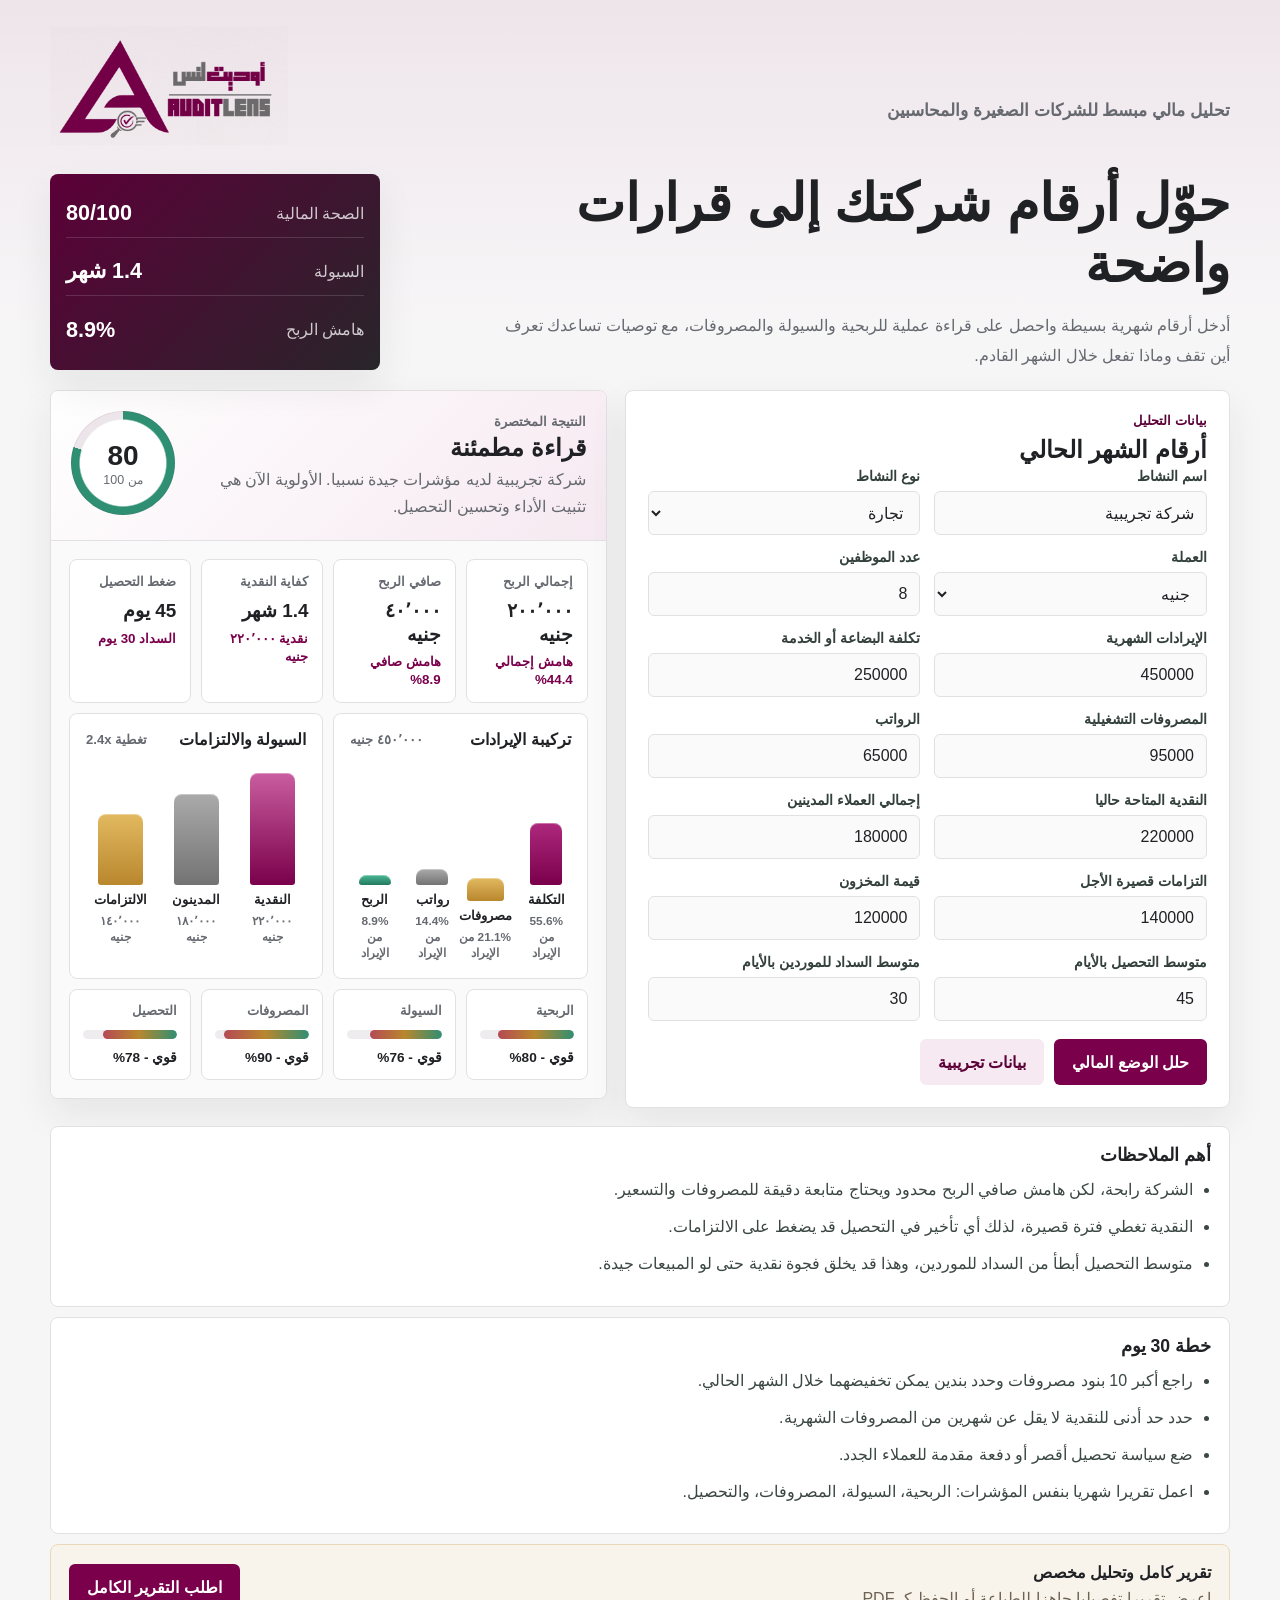
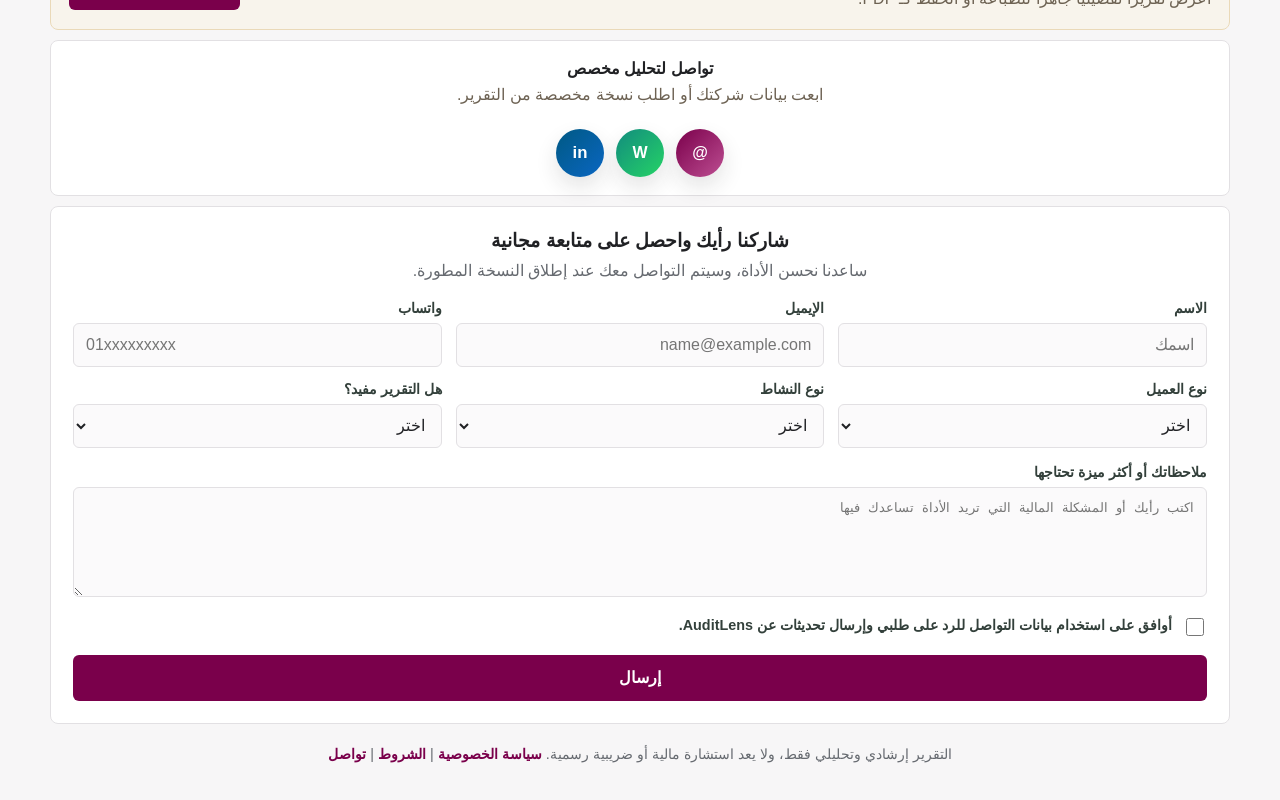
==== index.html @ 71b5374e "Restore all files with correct names and structure - index.html: main application page - styles.css:" ====
<!doctype html>
<html lang="ar" dir="rtl">
  <head>
    <meta charset="UTF-8" />
    <meta name="viewport" content="width=device-width, initial-scale=1.0" />
    <title>AuditLens</title>
    <link rel="stylesheet" href="styles.css" />
  </head>
  <body>
    <main class="app-shell">
      <header class="topbar">
        <a class="brand" href="#" aria-label="AuditLens home" dir="ltr">
          <img src="assets/auditlens-logo.png" alt="AuditLens" />
        </a>
        <div class="site-intro">
          <p>تحليل مالي مبسط للشركات الصغيرة والمحاسبين</p>
        </div>
      </header>

      <section class="hero">
        <div class="hero-copy">
          <h1>حوّل أرقام شركتك إلى قرارات واضحة</h1>
          <p class="lead">
            أدخل أرقام شهرية بسيطة واحصل على قراءة عملية للربحية والسيولة والمصروفات، مع توصيات تساعدك تعرف أين تقف وماذا تفعل خلال الشهر القادم.
          </p>
        </div>
        <div class="hero-snapshot interactive-card" aria-label="ملخص مؤشرات مالية">
          <div>
            <span>الصحة المالية</span>
            <strong id="heroScore">--</strong>
          </div>
          <div>
            <span>السيولة</span>
            <strong id="heroRunway">--</strong>
          </div>
          <div>
            <span>هامش الربح</span>
            <strong id="heroMargin">--</strong>
          </div>
        </div>
      </section>

      <section class="workspace">
        <form id="financeForm" class="input-panel interactive-card">
          <div class="section-heading">
            <p class="eyebrow">بيانات التحليل</p>
            <h2>أرقام الشهر الحالي</h2>
          </div>

          <div class="field-grid">
            <label>
              <span>اسم النشاط</span>
              <input name="businessName" type="text" value="شركة تجريبية" />
            </label>

            <label>
              <span>نوع النشاط</span>
              <select name="businessType">
                <option>تجارة</option>
                <option>خدمات</option>
                <option>تصنيع</option>
                <option>مطعم أو كافيه</option>
                <option>عيادة</option>
                <option>مقاولات</option>
                <option>أخرى</option>
              </select>
            </label>

            <label>
              <span>العملة</span>
              <select name="currency">
                <option value="جنيه">جنيه</option>
                <option value="ريال">ريال</option>
                <option value="درهم">درهم</option>
                <option value="دولار">دولار</option>
              </select>
            </label>

            <label>
              <span>عدد الموظفين</span>
              <input name="employees" type="number" min="0" value="8" />
            </label>

            <label>
              <span>الإيرادات الشهرية</span>
              <input name="revenue" type="number" min="0" value="450000" />
            </label>

            <label>
              <span>تكلفة البضاعة أو الخدمة</span>
              <input name="cost" type="number" min="0" value="250000" />
            </label>

            <label>
              <span>المصروفات التشغيلية</span>
              <input name="expenses" type="number" min="0" value="95000" />
            </label>

            <label>
              <span>الرواتب</span>
              <input name="salaries" type="number" min="0" value="65000" />
            </label>

            <label>
              <span>النقدية المتاحة حاليا</span>
              <input name="cash" type="number" min="0" value="220000" />
            </label>

            <label>
              <span>إجمالي العملاء المدينين</span>
              <input name="receivables" type="number" min="0" value="180000" />
            </label>

            <label>
              <span>التزامات قصيرة الأجل</span>
              <input name="payables" type="number" min="0" value="140000" />
            </label>

            <label>
              <span>قيمة المخزون</span>
              <input name="inventory" type="number" min="0" value="120000" />
            </label>

            <label>
              <span>متوسط التحصيل بالأيام</span>
              <input name="collectionDays" type="number" min="0" value="45" />
            </label>

            <label>
              <span>متوسط السداد للموردين بالأيام</span>
              <input name="paymentDays" type="number" min="0" value="30" />
            </label>
          </div>

          <div class="actions">
            <button type="submit">حلل الوضع المالي</button>
            <button type="button" id="resetDemo" class="ghost">بيانات تجريبية</button>
          </div>
        </form>

        <section class="result-panel" aria-live="polite">
          <div class="score-band">
            <div>
              <p class="eyebrow">النتيجة المختصرة</p>
              <h2 id="statusTitle">جاهز للتحليل</h2>
              <p id="statusText">اضغط على زر التحليل لعرض صحة الشركة المالية والتوصيات.</p>
            </div>
            <div class="score-ring interactive-card" title="مؤشر القراءة العام">
              <span id="scoreValue">--</span>
              <small>من 100</small>
            </div>
          </div>

          <div class="dashboard">
            <div class="kpi-grid">
              <article class="kpi-card interactive-card">
                <span>إجمالي الربح</span>
                <strong id="grossProfitValue">--</strong>
                <small id="grossMarginValue">--</small>
              </article>
              <article class="kpi-card interactive-card">
                <span>صافي الربح</span>
                <strong id="netProfitValue">--</strong>
                <small id="netMarginValue">--</small>
              </article>
              <article class="kpi-card interactive-card">
                <span>كفاية النقدية</span>
                <strong id="runwayValue">--</strong>
                <small id="cashValue">--</small>
              </article>
              <article class="kpi-card interactive-card">
                <span>ضغط التحصيل</span>
                <strong id="collectionValue">--</strong>
                <small id="paymentValue">--</small>
              </article>
            </div>

            <div class="chart-grid">
              <article class="chart-card interactive-card">
                <div class="chart-title">
                  <h3>تركيبة الإيرادات</h3>
                  <span id="revenueTotal">--</span>
                </div>
                <div class="column-chart revenue-columns" aria-label="تركيبة الإيرادات">
                  <span class="chart-column">
                    <b id="costBar" class="bar-cost"></b>
                    <em>التكلفة</em>
                    <small id="costLabel">--</small>
                  </span>
                  <span class="chart-column">
                    <b id="expenseBar" class="bar-expense"></b>
                    <em>مصروفات</em>
                    <small id="expenseLabel">--</small>
                  </span>
                  <span class="chart-column">
                    <b id="salaryBar" class="bar-salary"></b>
                    <em>رواتب</em>
                    <small id="salaryLabel">--</small>
                  </span>
                  <span class="chart-column">
                    <b id="profitBar" class="bar-profit"></b>
                    <em>الربح</em>
                    <small id="profitLabel">--</small>
                  </span>
                </div>
              </article>

              <article class="chart-card interactive-card">
                <div class="chart-title">
                  <h3>السيولة والالتزامات</h3>
                  <span id="liquidityRatio">--</span>
                </div>
                <div class="column-chart liquidity-columns">
                  <div class="chart-column">
                    <b id="cashBar"></b>
                    <span>النقدية</span>
                    <strong id="cashLabel">--</strong>
                  </div>
                  <div class="chart-column">
                    <b id="receivablesBar"></b>
                    <span>المدينون</span>
                    <strong id="receivablesLabel">--</strong>
                  </div>
                  <div class="chart-column">
                    <b id="payablesBar"></b>
                    <span>الالتزامات</span>
                    <strong id="payablesLabel">--</strong>
                  </div>
                </div>
              </article>
            </div>

            <div class="health-grid">
              <article class="interactive-card">
                <span>الربحية</span>
                <b><i id="profitabilityMeter"></i></b>
                <strong id="profitabilityLabel">--</strong>
              </article>
              <article class="interactive-card">
                <span>السيولة</span>
                <b><i id="liquidityMeter"></i></b>
                <strong id="liquidityLabel">--</strong>
              </article>
              <article class="interactive-card">
                <span>المصروفات</span>
                <b><i id="expensesMeter"></i></b>
                <strong id="expensesLabel">--</strong>
              </article>
              <article class="interactive-card">
                <span>التحصيل</span>
                <b><i id="collectionMeter"></i></b>
                <strong id="collectionLabel">--</strong>
              </article>
            </div>
          </div>

        </section>

        <section class="report-notes">
          <div class="insight-block interactive-card">
            <h3>أهم الملاحظات</h3>
            <ul id="insights">
              <li>سيظهر هنا ملخص المخاطر والفرص بعد التحليل.</li>
            </ul>
          </div>

          <div class="insight-block interactive-card">
            <h3>خطة 30 يوم</h3>
            <ul id="actionsList">
              <li>سيظهر هنا أول إجراء عملي مناسب للأرقام المدخلة.</li>
            </ul>
          </div>

          <div class="cta-strip interactive-card">
            <div>
              <strong>تقرير كامل وتحليل مخصص</strong>
              <span>اعرض تقريرا تفصيليا جاهزا للطباعة أو الحفظ كـ PDF.</span>
            </div>
            <button type="button" id="openReport">اطلب التقرير الكامل</button>
          </div>

          <div class="contact-strip interactive-card">
            <div>
              <strong>تواصل لتحليل مخصص</strong>
              <span>ابعت بيانات شركتك أو اطلب نسخة مخصصة من التقرير.</span>
            </div>
            <nav class="contact-icons" aria-label="وسائل التواصل">
              <a class="mail" href="mailto:mahmoud.mamdouh2270@gmail.com" aria-label="Email" data-tip="mahmoud.mamdouh2270@gmail.com">
                <span>@</span>
              </a>
              <a class="whatsapp" href="https://wa.me/201148889091" target="_blank" rel="noreferrer" aria-label="WhatsApp" data-tip="01148889091">
                <span>W</span>
              </a>
              <a class="linkedin" href="https://www.linkedin.com/in/mahmoud-mamdouh2270/" target="_blank" rel="noreferrer" aria-label="LinkedIn" data-tip="linkedin.com/in/mahmoud-mamdouh2270">
                <span>in</span>
              </a>
            </nav>
          </div>

          <form
            class="feedback-form interactive-card"
            name="auditlens-feedback"
            method="POST"
            data-netlify="true"
            netlify-honeypot="bot-field"
            action="thanks.html"
          >
            <input type="hidden" name="form-name" value="auditlens-feedback" />
            <p class="hidden-field">
              <label>لا تملأ هذا الحقل <input name="bot-field" /></label>
            </p>
            <div class="feedback-head">
              <strong>شاركنا رأيك واحصل على متابعة مجانية</strong>
              <span>ساعدنا نحسن الأداة، وسيتم التواصل معك عند إطلاق النسخة المطورة.</span>
            </div>
            <div class="feedback-grid">
              <label>
                <span>الاسم</span>
                <input name="name" type="text" placeholder="اسمك" required />
              </label>
              <label>
                <span>الإيميل</span>
                <input name="email" type="email" placeholder="name@example.com" required />
              </label>
              <label>
                <span>واتساب</span>
                <input name="whatsapp" type="tel" placeholder="01xxxxxxxxx" />
              </label>
              <label>
                <span>نوع العميل</span>
                <select name="customerType" required>
                  <option value="">اختر</option>
                  <option>صاحب شركة</option>
                  <option>محاسب مستقل</option>
                  <option>مكتب محاسبة</option>
                  <option>طالب/باحث</option>
                  <option>أخرى</option>
                </select>
              </label>
              <label>
                <span>نوع النشاط</span>
                <select name="businessType">
                  <option value="">اختر</option>
                  <option>تجارة</option>
                  <option>خدمات</option>
                  <option>تصنيع</option>
                  <option>مطعم أو كافيه</option>
                  <option>عيادة</option>
                  <option>مقاولات</option>
                  <option>أخرى</option>
                </select>
              </label>
              <label>
                <span>هل التقرير مفيد؟</span>
                <select name="usefulness" required>
                  <option value="">اختر</option>
                  <option>مفيد جدا</option>
                  <option>مفيد لكن يحتاج تطوير</option>
                  <option>غير واضح</option>
                </select>
              </label>
            </div>
            <label class="full-field">
              <span>ملاحظاتك أو أكثر ميزة تحتاجها</span>
              <textarea name="feedback" rows="4" placeholder="اكتب رأيك أو المشكلة المالية التي تريد الأداة تساعدك فيها"></textarea>
            </label>
            <label class="consent-field">
              <input name="consent" type="checkbox" required />
              <span>أوافق على استخدام بيانات التواصل للرد على طلبي وإرسال تحديثات عن AuditLens.</span>
            </label>
            <button type="submit">إرسال</button>
          </form>
        </section>
      </section>

      <footer>
        <p>
          التقرير إرشادي وتحليلي فقط، ولا يعد استشارة مالية أو ضريبية رسمية.
          <a href="privacy.html">سياسة الخصوصية</a>
          <span> | </span>
          <a href="terms.html">الشروط</a>
          <span> | </span>
          <a href="mailto:mahmoud.mamdouh2270@gmail.com">تواصل</a>
        </p>
      </footer>
    </main>

    <div class="modal" id="reportModal" aria-hidden="true">
      <div class="modal-panel" role="dialog" aria-modal="true" aria-labelledby="reportTitle">
        <img class="print-logo" src="assets/auditlens-logo-transparent.png" alt="AuditLens" />
        <div class="modal-head">
          <div>
            <p class="eyebrow">AuditLens Report</p>
            <h2 id="reportTitle">التقرير المالي الكامل</h2>
          </div>
          <button type="button" id="closeReport" class="ghost">إغلاق</button>
        </div>
        <div class="report-body" id="fullReport"></div>
        <div class="modal-actions">
          <button type="button" id="printReport">طباعة / حفظ PDF</button>
        </div>
      </div>
    </div>

    <script src="script.js"></script>
  </body>
</html>
---- styles.css ----
:root {
  --ink: #202124;
  --muted: #666a70;
  --line: #e2e0e3;
  --surface: #fbfafb;
  --panel: #ffffff;
  --accent: #7a004b;
  --accent-strong: #5c0038;
  --accent-soft: #f6e9f1;
  --slate: #737373;
  --gold: #b9872d;
  --rose: #b44955;
  --blue: #496f8f;
  --shadow: 0 16px 38px rgba(32, 33, 36, 0.08);
}

* {
  box-sizing: border-box;
}

body {
  margin: 0;
  font-family: Tahoma, Arial, sans-serif;
  color: var(--ink);
  background:
    linear-gradient(180deg, rgba(122, 0, 75, 0.07), transparent 330px),
    #f7f6f7;
}

button,
input,
select {
  font: inherit;
}

.app-shell {
  width: min(1180px, calc(100% - 32px));
  margin: 0 auto;
  padding: 18px 0 24px;
}

.topbar {
  direction: ltr;
  display: flex;
  justify-content: space-between;
  align-items: flex-start;
  gap: 18px;
  min-height: 94px;
  padding: 8px 0 16px;
}

.brand {
  display: inline-flex;
  align-items: center;
  color: var(--ink);
  text-decoration: none;
}

.brand img {
  display: block;
  width: 238px;
  height: auto;
  mix-blend-mode: multiply;
}

.site-intro {
  direction: rtl;
  display: grid;
  justify-items: end;
  text-align: right;
  gap: 6px;
  padding-top: 74px;
}

.site-intro strong {
  color: var(--accent);
  font: 900 1.45rem/1 Arial, sans-serif;
  letter-spacing: 0;
}

.site-intro p {
  margin: 0;
  color: var(--muted);
  font-size: 1.08rem;
  font-weight: 700;
}

.hero {
  display: grid;
  grid-template-columns: minmax(0, 1fr) 330px;
  align-items: center;
  gap: 28px;
  min-height: 220px;
  padding: 12px 0 20px;
}

.eyebrow {
  margin: 0 0 8px;
  color: var(--accent-strong);
  font-size: 0.84rem;
  font-weight: 700;
}

h1,
h2,
h3,
p {
  margin-top: 0;
}

h1 {
  max-width: 720px;
  margin-bottom: 14px;
  font-size: clamp(2rem, 4.2vw, 3.25rem);
  line-height: 1.18;
  letter-spacing: 0;
}

.lead {
  max-width: 740px;
  margin-bottom: 0;
  color: var(--muted);
  font-size: 1.02rem;
  line-height: 1.85;
}

.hero-snapshot {
  display: grid;
  gap: 10px;
  padding: 16px;
  background: linear-gradient(135deg, var(--accent-strong), #28252a);
  color: white;
  border-radius: 8px;
  box-shadow: var(--shadow);
}

.hero-snapshot div {
  display: flex;
  justify-content: space-between;
  align-items: center;
  min-height: 48px;
  border-bottom: 1px solid rgba(255, 255, 255, 0.14);
}

.hero-snapshot div:last-child {
  border-bottom: 0;
}

.hero-snapshot span {
  color: rgba(255, 255, 255, 0.76);
}

.hero-snapshot strong {
  font-size: 1.35rem;
}

.workspace {
  display: grid;
  grid-template-columns: minmax(0, 1fr) minmax(390px, 0.92fr);
  gap: 18px;
  align-items: start;
}

.workspace > .report-notes {
  grid-column: 1 / -1;
}

.input-panel,
.result-panel {
  background: var(--panel);
  border: 1px solid var(--line);
  border-radius: 8px;
  box-shadow: var(--shadow);
}

.input-panel {
  padding: 22px;
}

.section-heading h2,
.score-band h2 {
  margin-bottom: 4px;
  font-size: 1.5rem;
}

.field-grid {
  display: grid;
  grid-template-columns: repeat(2, minmax(0, 1fr));
  gap: 14px;
}

label {
  display: grid;
  gap: 7px;
  min-width: 0;
}

label span {
  color: #33403b;
  font-size: 0.9rem;
  font-weight: 700;
}

input,
select {
  width: 100%;
  min-height: 44px;
  border: 1px solid var(--line);
  border-radius: 6px;
  padding: 0 12px;
  color: var(--ink);
  background: var(--surface);
}

input:focus,
select:focus {
  outline: 3px solid rgba(122, 0, 75, 0.14);
  border-color: var(--accent);
}

.actions {
  display: flex;
  gap: 10px;
  margin-top: 18px;
}

button {
  min-height: 46px;
  border: 0;
  border-radius: 6px;
  padding: 0 18px;
  color: white;
  background: var(--accent);
  font-weight: 800;
  cursor: pointer;
  display: inline-flex;
  align-items: center;
  justify-content: center;
  white-space: nowrap;
}

button:hover {
  background: var(--accent-strong);
}

button.ghost {
  color: var(--accent-strong);
  background: var(--accent-soft);
}

.result-panel {
  overflow: hidden;
}

.score-band {
  display: flex;
  justify-content: space-between;
  gap: 18px;
  padding: 20px;
  background: linear-gradient(135deg, #ffffff, var(--accent-soft));
  border-bottom: 1px solid var(--line);
}

.score-band p {
  color: var(--muted);
  line-height: 1.7;
  margin-bottom: 0;
}

.score-ring {
  width: 104px;
  height: 104px;
  flex: 0 0 auto;
  border: 0;
  border-radius: 999px;
  display: grid;
  place-items: center;
  align-content: center;
  background:
    radial-gradient(circle at center, white 58%, transparent 60%),
    conic-gradient(var(--accent) calc(var(--score, 0) * 1%), #ece6ea 0);
  box-shadow: inset 0 0 0 1px rgba(122, 0, 75, 0.08);
  cursor: pointer;
}

.score-ring span {
  font-size: 1.75rem;
  font-weight: 900;
}

.score-ring small {
  color: var(--muted);
  font-size: 0.78rem;
}

.dashboard {
  padding: 18px;
  background: #fbfafb;
}

.interactive-card {
  position: relative;
  transform: translateY(0);
  transition:
    transform 180ms ease,
    box-shadow 180ms ease,
    border-color 180ms ease,
    background 180ms ease;
}

.interactive-card:hover,
.interactive-card.is-pinned {
  transform: translateY(-6px);
  border-color: rgba(122, 0, 75, 0.32);
  box-shadow: 0 18px 34px rgba(122, 0, 75, 0.13);
}

.interactive-card:hover::after,
.interactive-card.is-pinned::after {
  opacity: 1;
}

.interactive-card::after {
  content: "";
  position: absolute;
  inset: 0;
  pointer-events: none;
  border-radius: inherit;
  background: linear-gradient(135deg, rgba(122, 0, 75, 0.06), rgba(185, 135, 45, 0.05));
  opacity: 0;
  transition: opacity 180ms ease;
}

.kpi-grid {
  display: grid;
  grid-template-columns: repeat(4, minmax(0, 1fr));
  gap: 10px;
}

.kpi-card {
  min-height: 108px;
  padding: 14px;
  background: white;
  border: 1px solid var(--line);
  border-radius: 8px;
  cursor: pointer;
}

.kpi-card span,
.chart-title span,
.health-grid span {
  display: block;
  color: var(--muted);
  font-size: 0.82rem;
  font-weight: 700;
}

.kpi-card strong {
  display: block;
  margin: 10px 0 6px;
  font-size: 1.18rem;
  line-height: 1.25;
}

.kpi-card small {
  color: var(--accent);
  font-weight: 800;
}

.chart-grid {
  display: grid;
  grid-template-columns: 1fr 1fr;
  gap: 10px;
  margin-top: 10px;
}

.chart-card {
  min-height: 220px;
  padding: 16px;
  background: white;
  border: 1px solid var(--line);
  border-radius: 8px;
}

.chart-title {
  display: flex;
  justify-content: space-between;
  gap: 12px;
  align-items: center;
  margin-bottom: 16px;
}

.chart-title h3 {
  margin: 0;
  font-size: 1rem;
}

.column-chart {
  display: grid;
  grid-template-columns: repeat(4, minmax(0, 1fr));
  gap: 12px;
  align-items: end;
  min-height: 174px;
  padding: 8px 2px 0;
}

.liquidity-columns {
  grid-template-columns: repeat(3, minmax(0, 1fr));
}

.chart-column {
  min-width: 0;
  display: grid;
  grid-template-rows: 112px auto auto;
  justify-items: center;
  gap: 7px;
  color: var(--muted);
  text-align: center;
  cursor: pointer;
}

.chart-column b {
  width: min(46px, 70%);
  align-self: end;
  height: 8%;
  min-height: 10px;
  border-radius: 8px 8px 3px 3px;
  background: linear-gradient(180deg, #c95d9f, #7a004b);
  box-shadow: inset 0 1px 0 rgba(255, 255, 255, 0.35);
  transition:
    height 240ms ease,
    filter 180ms ease,
    transform 180ms ease;
}

.chart-column:hover b,
.chart-column:focus-within b,
.chart-card.is-pinned .chart-column b {
  filter: saturate(1.18) brightness(1.04);
  transform: scaleX(1.08);
}

.chart-column em,
.chart-column span {
  font-style: normal;
  color: var(--ink);
  font-size: 0.82rem;
  font-weight: 800;
}

.chart-column small,
.chart-column strong {
  color: var(--muted);
  font-size: 0.74rem;
  font-weight: 700;
  line-height: 1.35;
}

.bar-cost {
  background: linear-gradient(180deg, #ad287d, #7a004b) !important;
}

.bar-expense {
  background: linear-gradient(180deg, #e2b960, #b9872d) !important;
}

.bar-salary {
  background: linear-gradient(180deg, #aaa, #737373) !important;
}

.bar-profit {
  background: linear-gradient(180deg, #4bb894, #23795f) !important;
}

#cashBar {
  background: linear-gradient(180deg, #c95d9f, #7a004b);
}

#receivablesBar {
  background: linear-gradient(180deg, #aaa, #737373);
}

#payablesBar {
  background: linear-gradient(180deg, #e2b960, #b9872d);
}

.health-grid {
  display: grid;
  grid-template-columns: repeat(4, minmax(0, 1fr));
  gap: 10px;
  margin-top: 10px;
}

.health-grid article {
  min-height: 86px;
  padding: 13px;
  background: white;
  border: 1px solid var(--line);
  border-radius: 8px;
  cursor: pointer;
}

.health-grid b {
  display: block;
  height: 9px;
  margin: 12px 0 9px;
  overflow: hidden;
  border-radius: 999px;
  background: #eeecef;
}

.health-grid i {
  display: block;
  height: 100%;
  width: 0%;
  border-radius: inherit;
  background: linear-gradient(90deg, #b44955 0%, #b9872d 48%, #2f8f73 100%);
  transition: width 220ms ease;
}

.health-grid strong {
  font-size: 0.85rem;
  color: var(--ink);
}

.insight-block {
  padding: 18px;
  background: white;
  border: 1px solid var(--line);
  border-radius: 8px;
  cursor: pointer;
}

.insight-block h3 {
  margin-bottom: 10px;
  font-size: 1.1rem;
}

ul {
  padding: 0 18px 0 0;
  margin: 0;
}

li {
  margin-bottom: 10px;
  line-height: 1.7;
  color: #3b4742;
}

.report-notes {
  display: grid;
  grid-template-columns: 1fr;
  gap: 10px;
  padding: 0;
}

.cta-strip,
.contact-strip {
  display: flex;
  justify-content: space-between;
  gap: 16px;
  align-items: center;
  margin: 0;
  padding: 18px;
  background: #f8f4ec;
  border: 1px solid #ead9b8;
  border-radius: 8px;
  cursor: pointer;
}

.contact-strip {
  display: flex;
  flex-direction: column;
  justify-content: center;
  align-items: center;
  text-align: center;
  background: white;
  border-color: var(--line);
}

.contact-strip > div {
  width: min(560px, 100%);
  text-align: center;
}

.cta-strip strong,
.cta-strip span,
.contact-strip strong,
.contact-strip span {
  display: block;
}

.cta-strip span,
.contact-strip span {
  color: #6d6253;
  margin-top: 5px;
  line-height: 1.5;
}

.contact-icons {
  display: flex;
  flex-wrap: wrap;
  justify-content: center;
  align-items: center;
  width: min(360px, 100%);
  gap: 12px;
  margin: 6px auto 0;
}

.contact-icons a {
  position: relative;
  width: 48px;
  height: 48px;
  display: inline-flex;
  align-items: center;
  justify-content: center;
  border-radius: 999px;
  color: white;
  font-weight: 900;
  text-decoration: none;
  box-shadow: 0 10px 22px rgba(32, 33, 36, 0.12);
  transform: translateY(0);
  transition: transform 180ms ease, box-shadow 180ms ease, filter 180ms ease;
}

.contact-icons a:hover,
.contact-icons a:focus {
  transform: translateY(-5px);
  box-shadow: 0 16px 28px rgba(32, 33, 36, 0.18);
  filter: saturate(1.14) brightness(1.04);
}

.contact-icons a:active {
  transform: translateY(-2px) scale(0.97);
}

.contact-icons a::after {
  content: attr(data-tip);
  position: absolute;
  left: 50%;
  bottom: calc(100% + 10px);
  z-index: 3;
  min-width: max-content;
  max-width: 280px;
  padding: 8px 10px;
  border-radius: 6px;
  color: white;
  background: #28252a;
  font-size: 0.78rem;
  font-weight: 800;
  line-height: 1.3;
  opacity: 0;
  pointer-events: none;
  transform: translate(-50%, 6px);
  transition: opacity 160ms ease, transform 160ms ease;
}

.contact-icons a::before {
  content: "";
  position: absolute;
  left: 50%;
  bottom: calc(100% + 4px);
  border: 6px solid transparent;
  border-top-color: #28252a;
  opacity: 0;
  pointer-events: none;
  transform: translateX(-50%);
  transition: opacity 160ms ease;
}

.contact-icons a:hover::after,
.contact-icons a:focus::after,
.contact-icons a:hover::before,
.contact-icons a:focus::before {
  opacity: 1;
  transform: translate(-50%, 0);
}

.contact-icons a:hover::before,
.contact-icons a:focus::before {
  transform: translateX(-50%);
}

.contact-icons span {
  margin: 0;
  color: inherit;
  line-height: 1;
}

.contact-icons .mail {
  background: linear-gradient(135deg, #7a004b, #bd4e92);
}

.contact-icons .whatsapp {
  background: linear-gradient(135deg, #128c7e, #25d366);
}

.contact-icons .linkedin {
  background: linear-gradient(135deg, #005983, #0a66c2);
  font-family: Arial, sans-serif;
  font-size: 1.05rem;
}

.feedback-form {
  display: grid;
  gap: 16px;
  padding: 22px;
  background: white;
  border: 1px solid var(--line);
  border-radius: 8px;
  cursor: pointer;
}

.feedback-head {
  text-align: center;
}

.feedback-head strong,
.feedback-head span {
  display: block;
}

.feedback-head strong {
  font-size: 1.2rem;
}

.feedback-head span {
  margin-top: 6px;
  color: var(--muted);
  line-height: 1.6;
}

.feedback-grid {
  display: grid;
  grid-template-columns: repeat(3, minmax(0, 1fr));
  gap: 14px;
}

.full-field {
  display: grid;
  gap: 7px;
}

textarea {
  width: 100%;
  min-height: 110px;
  border: 1px solid var(--line);
  border-radius: 6px;
  padding: 12px;
  color: var(--ink);
  background: var(--surface);
  resize: vertical;
}

textarea:focus {
  outline: 3px solid rgba(122, 0, 75, 0.14);
  border-color: var(--accent);
}

.consent-field {
  display: flex;
  align-items: flex-start;
  gap: 10px;
  color: #3b4742;
  line-height: 1.7;
}

.consent-field input {
  width: 18px;
  min-height: 18px;
  margin-top: 5px;
  accent-color: var(--accent);
}

.hidden-field {
  display: none;
}

footer {
  padding: 22px 0 0;
  color: var(--muted);
  font-size: 0.9rem;
  text-align: center;
}

footer a {
  color: var(--accent);
  font-weight: 800;
  text-decoration: none;
}

.legal-page {
  width: min(880px, calc(100% - 32px));
  margin: 0 auto;
  padding: 28px 0;
}

.legal-logo {
  display: inline-block;
  margin-bottom: 18px;
}

.legal-logo img {
  width: 220px;
  height: auto;
  mix-blend-mode: multiply;
}

.legal-card {
  padding: 26px;
  background: white;
  border: 1px solid var(--line);
  border-radius: 8px;
  box-shadow: var(--shadow);
}

.legal-card h1 {
  font-size: 2rem;
  margin-bottom: 14px;
}

.legal-card p {
  color: #3b4742;
  line-height: 1.9;
}

  .legal-card a {
  color: var(--accent);
  font-weight: 800;
  text-decoration: none;
}

.modal {
  position: fixed;
  inset: 0;
  z-index: 20;
  display: none;
  align-items: center;
  justify-content: center;
  padding: 24px;
  background: rgba(32, 33, 36, 0.42);
}

.modal.is-open {
  display: flex;
}

.modal-panel {
  width: min(920px, 100%);
  max-height: min(88vh, 920px);
  overflow: auto;
  background: white;
  border: 1px solid var(--line);
  border-radius: 8px;
  box-shadow: 0 28px 80px rgba(32, 33, 36, 0.28);
}

.print-logo {
  display: none;
}

.modal-head,
.modal-actions {
  display: flex;
  justify-content: space-between;
  align-items: center;
  gap: 16px;
  padding: 18px 20px;
  border-bottom: 1px solid var(--line);
}

.modal-actions {
  border-top: 1px solid var(--line);
  border-bottom: 0;
  justify-content: flex-start;
}

.modal-head h2 {
  margin: 0;
}

.report-body {
  display: grid;
  gap: 14px;
  padding: 20px;
}

.report-section {
  padding: 16px;
  border: 1px solid var(--line);
  border-radius: 8px;
  background: #fbfafb;
}

.report-section h3 {
  margin-bottom: 10px;
  color: var(--accent);
  font-size: 1.05rem;
}

.report-table {
  width: 100%;
  border-collapse: collapse;
  overflow: hidden;
  border-radius: 8px;
}

.report-table th,
.report-table td {
  padding: 10px;
  border-bottom: 1px solid var(--line);
  text-align: right;
}

.report-table th {
  color: var(--muted);
  background: #f6e9f1;
}

.report-contact p {
  margin-bottom: 8px;
  direction: ltr;
  text-align: left;
}

.report-contact strong {
  color: var(--accent);
}

@media print {
  body > .app-shell {
    display: none;
  }

  .modal {
    position: static;
    display: block !important;
    padding: 0;
    background: white;
  }

  .modal-panel {
    width: 100%;
    max-height: none;
    overflow: visible;
    border: 0;
    box-shadow: none;
  }

  .print-logo {
    display: block;
    position: static;
    width: 150px;
    height: auto;
    margin: 0 auto 16px 0;
    padding: 0;
    background: transparent;
    mix-blend-mode: normal;
  }

  .modal-head button,
  .modal-actions {
    display: none;
  }
}

.status-good .score-ring {
  background:
    radial-gradient(circle at center, white 58%, transparent 60%),
    conic-gradient(#2f8f73 calc(var(--score, 0) * 1%), #ece6ea 0);
}

.status-watch .score-ring {
  background:
    radial-gradient(circle at center, white 58%, transparent 60%),
    conic-gradient(var(--gold) calc(var(--score, 0) * 1%), #ece6ea 0);
}

.status-risk .score-ring {
  background:
    radial-gradient(circle at center, white 58%, transparent 60%),
    conic-gradient(var(--rose) calc(var(--score, 0) * 1%), #ece6ea 0);
}

@media (max-width: 920px) {
  .hero,
  .workspace {
    grid-template-columns: 1fr;
  }

  .hero {
    min-height: auto;
  }

  .kpi-grid,
  .health-grid {
    grid-template-columns: repeat(2, minmax(0, 1fr));
  }

  .chart-grid {
    grid-template-columns: 1fr;
  }

  .feedback-grid {
    grid-template-columns: 1fr 1fr;
  }
}

@media (max-width: 620px) {
  .app-shell {
    width: min(100% - 20px, 1180px);
    padding-top: 14px;
  }

  h1 {
    font-size: 2rem;
  }

  .topbar {
    align-items: flex-start;
    flex-direction: column;
  }

  .site-intro {
    justify-items: start;
  }

  .brand img {
    width: 210px;
  }

  .field-grid,
  .kpi-grid,
  .health-grid,
  .feedback-grid {
    grid-template-columns: 1fr;
  }

  .column-chart {
    gap: 8px;
  }

  .chart-column b {
    width: min(38px, 76%);
  }

  .score-band,
  .cta-strip,
  .contact-strip,
  .actions {
    flex-direction: column;
    align-items: stretch;
  }

  .score-ring {
    align-self: center;
  }
}
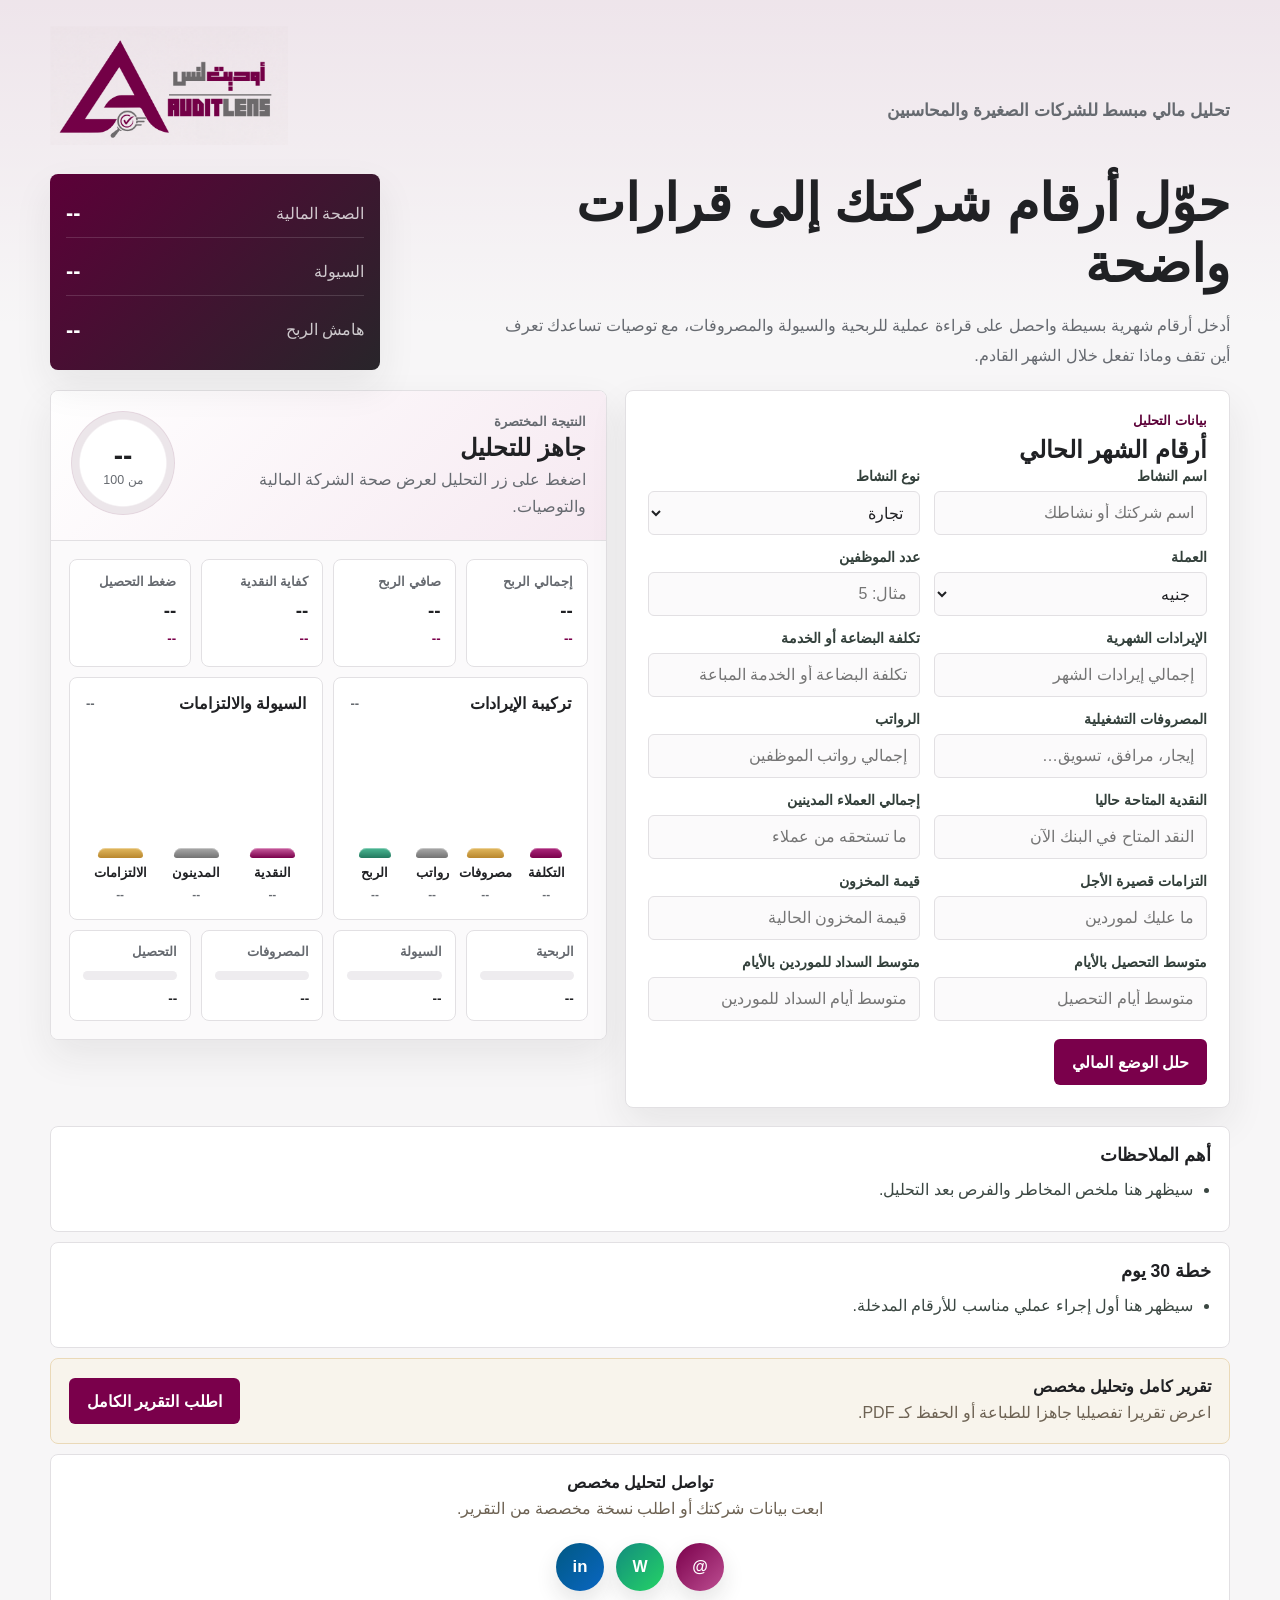
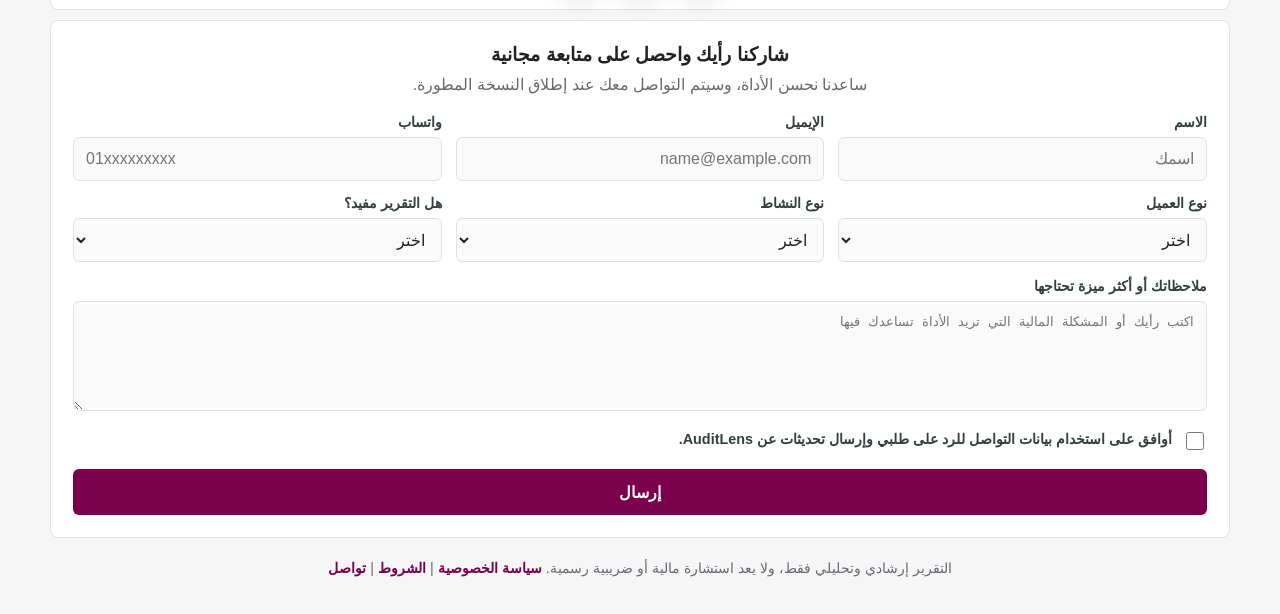
==== commit 4617a717: "Remove demo data and demo button; start form empty with placeholders - Removed 'بيانات تجريبية' butt" ====
--- a/index.html
+++ b/index.html
@@ -1,4 +1,4 @@
-<!doctype html>
+﻿<!doctype html>
 <html lang="ar" dir="rtl">
   <head>
     <meta charset="UTF-8" />
@@ -50,7 +50,7 @@
           <div class="field-grid">
             <label>
               <span>اسم النشاط</span>
-              <input name="businessName" type="text" value="شركة تجريبية" />
+              <input name="businessName" type="text" placeholder="اسم شركتك أو نشاطك" />
             </label>
 
             <label>
@@ -78,63 +78,62 @@
 
             <label>
               <span>عدد الموظفين</span>
-              <input name="employees" type="number" min="0" value="8" />
+              <input name="employees" type="number" min="0" placeholder="مثال: 5" />
             </label>
 
             <label>
               <span>الإيرادات الشهرية</span>
-              <input name="revenue" type="number" min="0" value="450000" />
+              <input name="revenue" type="number" min="0" placeholder="إجمالي إيرادات الشهر" />
             </label>
 
             <label>
               <span>تكلفة البضاعة أو الخدمة</span>
-              <input name="cost" type="number" min="0" value="250000" />
+              <input name="cost" type="number" min="0" placeholder="تكلفة البضاعة أو الخدمة المباعة" />
             </label>
 
             <label>
               <span>المصروفات التشغيلية</span>
-              <input name="expenses" type="number" min="0" value="95000" />
+              <input name="expenses" type="number" min="0" placeholder="إيجار، مرافق، تسويق…" />
             </label>
 
             <label>
               <span>الرواتب</span>
-              <input name="salaries" type="number" min="0" value="65000" />
+              <input name="salaries" type="number" min="0" placeholder="إجمالي رواتب الموظفين" />
             </label>
 
             <label>
               <span>النقدية المتاحة حاليا</span>
-              <input name="cash" type="number" min="0" value="220000" />
+              <input name="cash" type="number" min="0" placeholder="النقد المتاح في البنك الآن" />
             </label>
 
             <label>
               <span>إجمالي العملاء المدينين</span>
-              <input name="receivables" type="number" min="0" value="180000" />
+              <input name="receivables" type="number" min="0" placeholder="ما تستحقه من عملاء" />
             </label>
 
             <label>
               <span>التزامات قصيرة الأجل</span>
-              <input name="payables" type="number" min="0" value="140000" />
+              <input name="payables" type="number" min="0" placeholder="ما عليك لموردين" />
             </label>
 
             <label>
               <span>قيمة المخزون</span>
-              <input name="inventory" type="number" min="0" value="120000" />
+              <input name="inventory" type="number" min="0" placeholder="قيمة المخزون الحالية" />
             </label>
 
             <label>
               <span>متوسط التحصيل بالأيام</span>
-              <input name="collectionDays" type="number" min="0" value="45" />
+              <input name="collectionDays" type="number" min="0" placeholder="متوسط أيام التحصيل" />
             </label>
 
             <label>
               <span>متوسط السداد للموردين بالأيام</span>
-              <input name="paymentDays" type="number" min="0" value="30" />
+              <input name="paymentDays" type="number" min="0" placeholder="متوسط أيام السداد للموردين" />
             </label>
           </div>
 
           <div class="actions">
             <button type="submit">حلل الوضع المالي</button>
-            <button type="button" id="resetDemo" class="ghost">بيانات تجريبية</button>
           </div>
         </form>
 
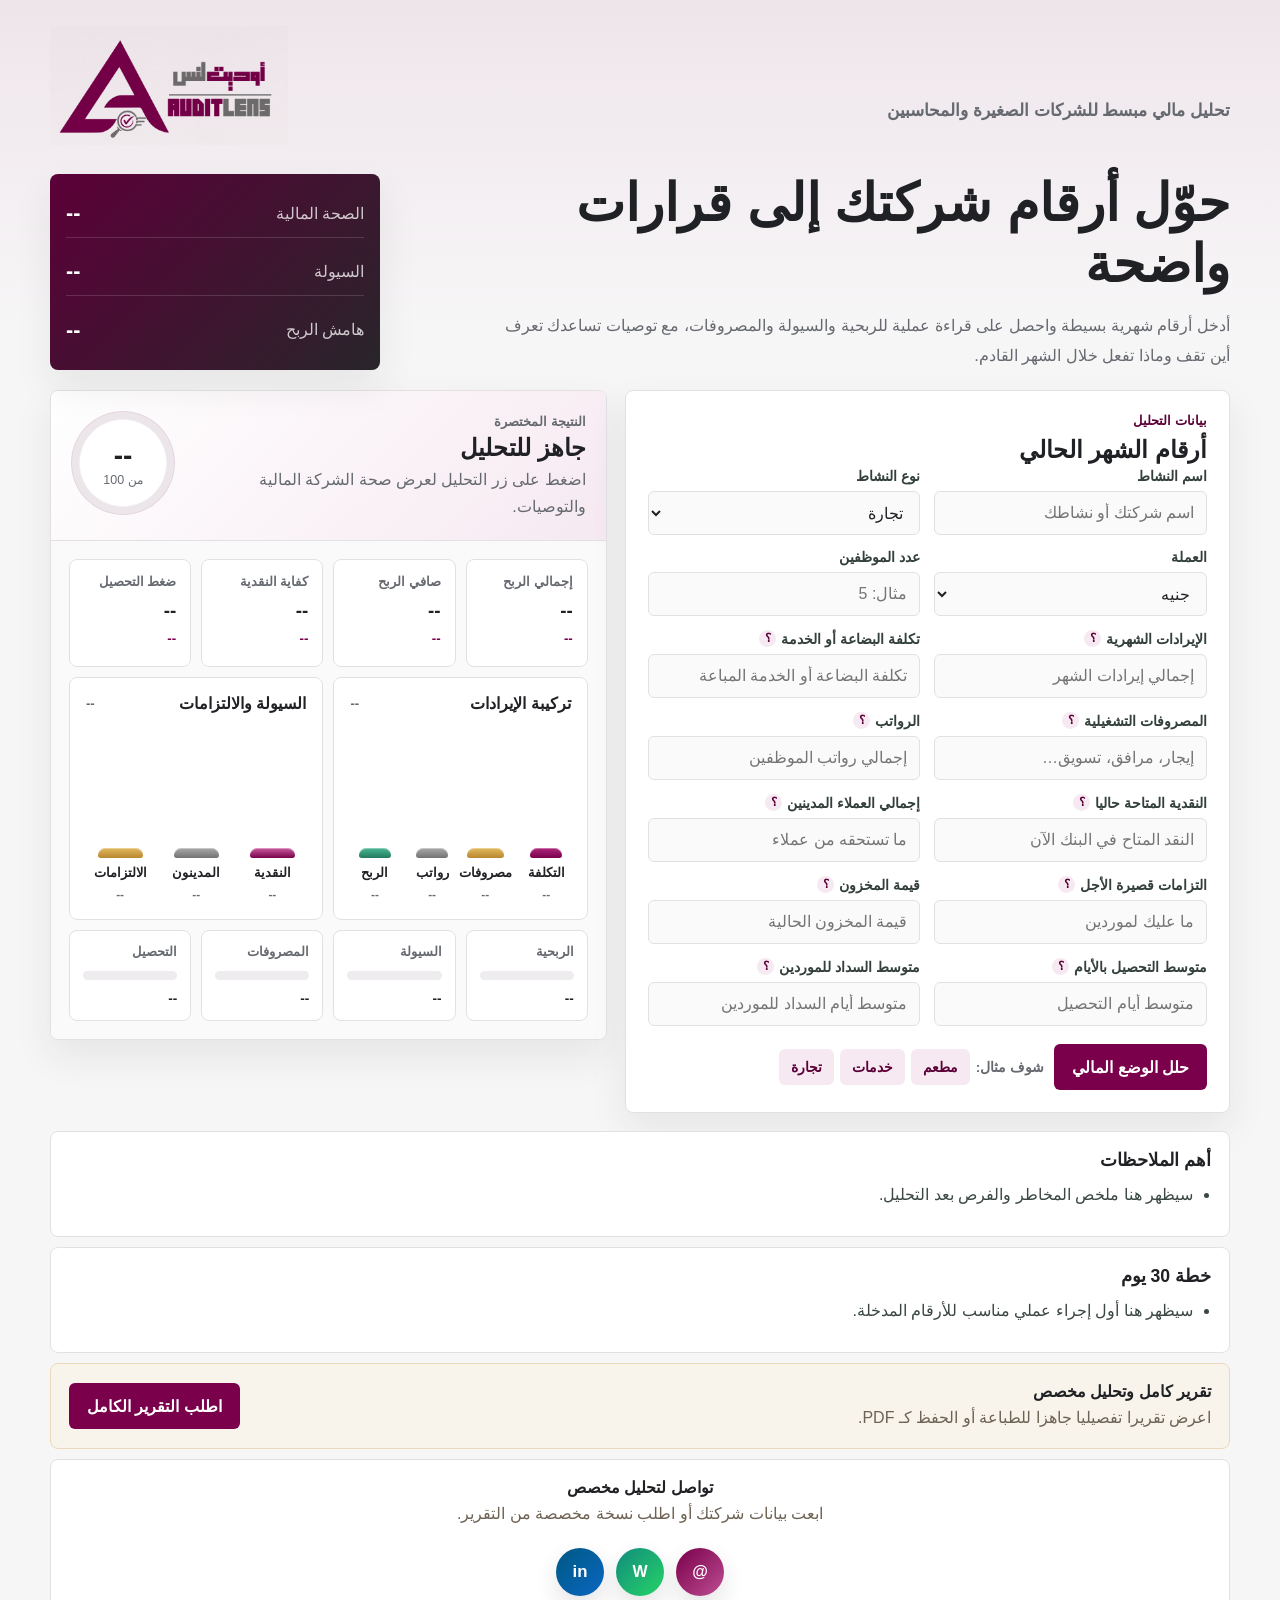
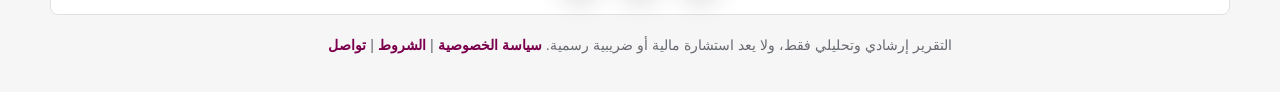
==== commit 5c7224c1: "Add tooltips, sample data examples, lightweight follow-up form, and improved print layout - Tooltips" ====
--- a/index.html
+++ b/index.html
@@ -82,58 +82,94 @@
             </label>
 
             <label>
-              <span>الإيرادات الشهرية</span>
+              <span>
+                الإيرادات الشهرية
+                <span class="tip" data-tip="إجمالي ما دخل من مبيعات أو خدمات خلال الشهر قبل أي خصم. مثال: لو بعت بـ 80,000 وفي مردودات 2,000 — اكتب 78,000">؟</span>
+              </span>
               <input name="revenue" type="number" min="0" placeholder="إجمالي إيرادات الشهر" />
             </label>
 
             <label>
-              <span>تكلفة البضاعة أو الخدمة</span>
+              <span>
+                تكلفة البضاعة أو الخدمة
+                <span class="tip" data-tip="التكلفة المباشرة لما بعته. تجارة: سعر الشراء. مطعم: تكلفة المواد الخام. خدمات: تكلفة التنفيذ المباشرة.">؟</span>
+              </span>
               <input name="cost" type="number" min="0" placeholder="تكلفة البضاعة أو الخدمة المباعة" />
             </label>
 
             <label>
-              <span>المصروفات التشغيلية</span>
+              <span>
+                المصروفات التشغيلية
+                <span class="tip" data-tip="المصروفات الثابتة غير المرتبطة بالمبيعات مباشرة. مثال: إيجار 3,000 + كهرباء 800 + إنترنت 200 + تسويق 1,500 = 5,500">؟</span>
+              </span>
               <input name="expenses" type="number" min="0" placeholder="إيجار، مرافق، تسويق…" />
             </label>
 
             <label>
-              <span>الرواتب</span>
+              <span>
+                الرواتب
+                <span class="tip" data-tip="إجمالي رواتب وبدلات الموظفين كلهم. لا تشمل راتبك أنت إلا لو شركة رسمية. مثال: 3 موظفين × 3,000 = 9,000">؟</span>
+              </span>
               <input name="salaries" type="number" min="0" placeholder="إجمالي رواتب الموظفين" />
             </label>
 
             <label>
-              <span>النقدية المتاحة حاليا</span>
+              <span>
+                النقدية المتاحة حاليا
+                <span class="tip" data-tip="الكاش الموجود في البنك والخزينة الآن فعلياً. لا تحسب الذمم أو الشيكات اللي لسه ما اتحصلتش.">؟</span>
+              </span>
               <input name="cash" type="number" min="0" placeholder="النقد المتاح في البنك الآن" />
             </label>
 
             <label>
-              <span>إجمالي العملاء المدينين</span>
+              <span>
+                إجمالي العملاء المدينين
+                <span class="tip" data-tip="ما يستحق عليك تحصيله من عملاء مقابل بضاعة أو خدمة سلّمتها فعلاً بس لسه ما اتدفعتش. يعني: فاتورة مفتوحة.">؟</span>
+              </span>
               <input name="receivables" type="number" min="0" placeholder="ما تستحقه من عملاء" />
             </label>
 
             <label>
-              <span>التزامات قصيرة الأجل</span>
+              <span>
+                التزامات قصيرة الأجل
+                <span class="tip" data-tip="ما عليك من ديون مستحقة خلال أقل من سنة: فواتير موردين، قسط قرض، أجار متأخر. مثال: مورد 8,000 + قسط 3,000 = 11,000">؟</span>
+              </span>
               <input name="payables" type="number" min="0" placeholder="ما عليك لموردين" />
             </label>
 
             <label>
-              <span>قيمة المخزون</span>
+              <span>
+                قيمة المخزون
+                <span class="tip" data-tip="قيمة البضاعة الموجودة عندك حالياً بسعر التكلفة. لو خدمات أو مطعم وما عندكش مخزون — اكتب 0">؟</span>
+              </span>
               <input name="inventory" type="number" min="0" placeholder="قيمة المخزون الحالية" />
             </label>
 
             <label>
-              <span>متوسط التحصيل بالأيام</span>
+              <span>
+                متوسط التحصيل بالأيام
+                <span class="tip" data-tip="كم يوم بالمتوسط من تاريخ الفاتورة لحد ما العميل يدفع؟ كاش فوري = 1. دفع بعد شهر = 30. لو مش عارف، اتخيل آخر 5 عملاء.">؟</span>
+              </span>
               <input name="collectionDays" type="number" min="0" placeholder="متوسط أيام التحصيل" />
             </label>
 
             <label>
-              <span>متوسط السداد للموردين بالأيام</span>
+              <span>
+                متوسط السداد للموردين
+                <span class="tip" data-tip="كم يوم بتاخد عشان تدفع للمورد من تاريخ الفاتورة؟ لو بتدفع فور الاستلام = 1. لو بتتفق على 45 يوم = 45.">؟</span>
+              </span>
               <input name="paymentDays" type="number" min="0" placeholder="متوسط أيام السداد للموردين" />
             </label>
           </div>
 
           <div class="actions">
             <button type="submit">حلل الوضع المالي</button>
+            <div class="example-strip">
+              <span>شوف مثال:</span>
+              <button type="button" class="ghost" data-example="restaurant">مطعم</button>
+              <button type="button" class="ghost" data-example="services">خدمات</button>
+              <button type="button" class="ghost" data-example="trade">تجارة</button>
+            </div>
           </div>
         </form>
 
@@ -297,75 +333,39 @@
           </div>
 
           <form
-            class="feedback-form interactive-card"
-            name="auditlens-feedback"
+            id="followUpForm"
+            class="follow-up-form is-hidden"
+            name="auditlens-followup"
             method="POST"
             data-netlify="true"
             netlify-honeypot="bot-field"
             action="thanks.html"
           >
-            <input type="hidden" name="form-name" value="auditlens-feedback" />
+            <input type="hidden" name="form-name" value="auditlens-followup" />
             <p class="hidden-field">
               <label>لا تملأ هذا الحقل <input name="bot-field" /></label>
             </p>
-            <div class="feedback-head">
-              <strong>شاركنا رأيك واحصل على متابعة مجانية</strong>
-              <span>ساعدنا نحسن الأداة، وسيتم التواصل معك عند إطلاق النسخة المطورة.</span>
-            </div>
-            <div class="feedback-grid">
+            <div class="follow-up-head">
+              <strong>حابب نتابع معاك؟</strong>
+              <span>أخبرنا بأكبر تحدي مالي عندك وسنتواصل معك.</span>
+            </div>
+            <label class="full-field">
+              <span>إيه أكبر تحدي مالي بتواجهه حاليا؟</span>
+              <textarea name="challenge" rows="3" placeholder="مثال: مش قادر أتحكم في التحصيل، أو المصروفات أكبر من الإيراد…"></textarea>
+            </label>
+            <div class="follow-up-contacts">
               <label>
-                <span>الاسم</span>
-                <input name="name" type="text" placeholder="اسمك" required />
+                <span>إيميل (اختياري)</span>
+                <input name="email" type="email" placeholder="name@example.com" />
               </label>
               <label>
-                <span>الإيميل</span>
-                <input name="email" type="email" placeholder="name@example.com" required />
-              </label>
-              <label>
-                <span>واتساب</span>
+                <span>واتساب (اختياري)</span>
                 <input name="whatsapp" type="tel" placeholder="01xxxxxxxxx" />
               </label>
-              <label>
-                <span>نوع العميل</span>
-                <select name="customerType" required>
-                  <option value="">اختر</option>
-                  <option>صاحب شركة</option>
-                  <option>محاسب مستقل</option>
-                  <option>مكتب محاسبة</option>
-                  <option>طالب/باحث</option>
-                  <option>أخرى</option>
-                </select>
-              </label>
-              <label>
-                <span>نوع النشاط</span>
-                <select name="businessType">
-                  <option value="">اختر</option>
-                  <option>تجارة</option>
-                  <option>خدمات</option>
-                  <option>تصنيع</option>
-                  <option>مطعم أو كافيه</option>
-                  <option>عيادة</option>
-                  <option>مقاولات</option>
-                  <option>أخرى</option>
-                </select>
-              </label>
-              <label>
-                <span>هل التقرير مفيد؟</span>
-                <select name="usefulness" required>
-                  <option value="">اختر</option>
-                  <option>مفيد جدا</option>
-                  <option>مفيد لكن يحتاج تطوير</option>
-                  <option>غير واضح</option>
-                </select>
-              </label>
-            </div>
-            <label class="full-field">
-              <span>ملاحظاتك أو أكثر ميزة تحتاجها</span>
-              <textarea name="feedback" rows="4" placeholder="اكتب رأيك أو المشكلة المالية التي تريد الأداة تساعدك فيها"></textarea>
-            </label>
+            </div>
             <label class="consent-field">
               <input name="consent" type="checkbox" required />
-              <span>أوافق على استخدام بيانات التواصل للرد على طلبي وإرسال تحديثات عن AuditLens.</span>
+              <span>أوافق على التواصل معي بخصوص تحليلي وتحديثات AuditLens.</span>
             </label>
             <button type="submit">إرسال</button>
           </form>
@@ -403,4 +403,4 @@
 
     <script src="script.js"></script>
   </body>
-</html>
+</html>
--- a/styles.css
+++ b/styles.css
@@ -1,4 +1,4 @@
-:root {
+﻿:root {
   --ink: #202124;
   --muted: #666a70;
   --line: #e2e0e3;
@@ -39,6 +39,12 @@
   padding: 18px 0 24px;
 }
 
+/* ---- Utility ---- */
+.is-hidden {
+  display: none !important;
+}
+
+/* ---- Topbar ---- */
 .topbar {
   direction: ltr;
   display: flex;
@@ -85,6 +91,7 @@
   font-weight: 700;
 }
 
+/* ---- Hero ---- */
 .hero {
   display: grid;
   grid-template-columns: minmax(0, 1fr) 330px;
@@ -154,6 +161,7 @@
   font-size: 1.35rem;
 }
 
+/* ---- Workspace ---- */
 .workspace {
   display: grid;
   grid-template-columns: minmax(0, 1fr) minmax(390px, 0.92fr);
@@ -183,6 +191,7 @@
   font-size: 1.5rem;
 }
 
+/* ---- Field grid ---- */
 .field-grid {
   display: grid;
   grid-template-columns: repeat(2, minmax(0, 1fr));
@@ -195,12 +204,64 @@
   min-width: 0;
 }
 
-label span {
+label > span {
+  display: flex;
+  align-items: center;
+  gap: 5px;
   color: #33403b;
   font-size: 0.9rem;
   font-weight: 700;
 }
 
+/* ---- Tooltips ---- */
+.tip {
+  display: inline-flex;
+  align-items: center;
+  justify-content: center;
+  width: 17px;
+  height: 17px;
+  border-radius: 999px;
+  background: var(--accent-soft);
+  color: var(--accent-strong);
+  font-size: 0.72rem;
+  font-weight: 900;
+  cursor: help;
+  flex-shrink: 0;
+  position: relative;
+  user-select: none;
+  line-height: 1;
+}
+
+.tip::after {
+  content: attr(data-tip);
+  position: absolute;
+  right: 0;
+  top: calc(100% + 8px);
+  z-index: 10;
+  width: 240px;
+  padding: 10px 12px;
+  border-radius: 7px;
+  color: white;
+  background: #28252a;
+  font-size: 0.78rem;
+  font-weight: 500;
+  line-height: 1.55;
+  text-align: right;
+  opacity: 0;
+  pointer-events: none;
+  transform: translateY(-4px);
+  transition: opacity 160ms ease, transform 160ms ease;
+  white-space: normal;
+  box-shadow: 0 8px 24px rgba(0,0,0,0.22);
+}
+
+.tip:hover::after,
+.tip:focus::after {
+  opacity: 1;
+  transform: translateY(0);
+}
+
+/* ---- Inputs ---- */
 input,
 select {
   width: 100%;
@@ -218,12 +279,36 @@
   border-color: var(--accent);
 }
 
+/* ---- Actions row ---- */
 .actions {
   display: flex;
+  flex-wrap: wrap;
+  align-items: center;
   gap: 10px;
   margin-top: 18px;
 }
 
+.example-strip {
+  display: flex;
+  align-items: center;
+  gap: 6px;
+  flex-wrap: wrap;
+}
+
+.example-strip > span {
+  color: var(--muted);
+  font-size: 0.85rem;
+  font-weight: 700;
+  white-space: nowrap;
+}
+
+.example-strip .ghost {
+  min-height: 36px;
+  padding: 0 12px;
+  font-size: 0.85rem;
+}
+
+/* ---- Buttons ---- */
 button {
   min-height: 46px;
   border: 0;
@@ -248,6 +333,11 @@
   background: var(--accent-soft);
 }
 
+button.ghost:hover {
+  background: #ecd4e6;
+}
+
+/* ---- Result panel ---- */
 .result-panel {
   overflow: hidden;
 }
@@ -293,6 +383,7 @@
   font-size: 0.78rem;
 }
 
+/* ---- Dashboard ---- */
 .dashboard {
   padding: 18px;
   background: #fbfafb;
@@ -484,6 +575,7 @@
   background: linear-gradient(180deg, #e2b960, #b9872d);
 }
 
+/* ---- Health meters ---- */
 .health-grid {
   display: grid;
   grid-template-columns: repeat(4, minmax(0, 1fr));
@@ -523,6 +615,7 @@
   color: var(--ink);
 }
 
+/* ---- Insights / Report notes ---- */
 .insight-block {
   padding: 18px;
   background: white;
@@ -554,6 +647,7 @@
   padding: 0;
 }
 
+/* ---- CTA / Contact strips ---- */
 .cta-strip,
 .contact-strip {
   display: flex;
@@ -701,38 +795,35 @@
   font-size: 1.05rem;
 }
 
-.feedback-form {
+/* ---- Follow-up form (lightweight) ---- */
+.follow-up-form {
   display: grid;
   gap: 16px;
-  padding: 22px;
+  padding: 24px;
   background: white;
   border: 1px solid var(--line);
   border-radius: 8px;
-  cursor: pointer;
-}
-
-.feedback-head {
+}
+
+.follow-up-head {
   text-align: center;
 }
 
-.feedback-head strong,
-.feedback-head span {
+.follow-up-head strong {
   display: block;
-}
-
-.feedback-head strong {
-  font-size: 1.2rem;
-}
-
-.feedback-head span {
-  margin-top: 6px;
+  font-size: 1.15rem;
+  margin-bottom: 6px;
+}
+
+.follow-up-head span {
+  display: block;
   color: var(--muted);
   line-height: 1.6;
 }
 
-.feedback-grid {
-  display: grid;
-  grid-template-columns: repeat(3, minmax(0, 1fr));
+.follow-up-contacts {
+  display: grid;
+  grid-template-columns: 1fr 1fr;
   gap: 14px;
 }
 
@@ -743,13 +834,14 @@
 
 textarea {
   width: 100%;
-  min-height: 110px;
+  min-height: 90px;
   border: 1px solid var(--line);
   border-radius: 6px;
   padding: 12px;
   color: var(--ink);
   background: var(--surface);
   resize: vertical;
+  font: inherit;
 }
 
 textarea:focus {
@@ -776,6 +868,7 @@
   display: none;
 }
 
+/* ---- Footer ---- */
 footer {
   padding: 22px 0 0;
   color: var(--muted);
@@ -789,6 +882,7 @@
   text-decoration: none;
 }
 
+/* ---- Legal pages ---- */
 .legal-page {
   width: min(880px, calc(100% - 32px));
   margin: 0 auto;
@@ -824,12 +918,13 @@
   line-height: 1.9;
 }
 
-  .legal-card a {
+.legal-card a {
   color: var(--accent);
   font-weight: 800;
   text-decoration: none;
 }
 
+/* ---- Modal ---- */
 .modal {
   position: fixed;
   inset: 0;
@@ -846,8 +941,8 @@
 }
 
 .modal-panel {
-  width: min(920px, 100%);
-  max-height: min(88vh, 920px);
+  width: min(960px, 100%);
+  max-height: min(88vh, 960px);
   overflow: auto;
   background: white;
   border: 1px solid var(--line);
@@ -885,6 +980,7 @@
   padding: 20px;
 }
 
+/* ---- Report sections ---- */
 .report-section {
   padding: 16px;
   border: 1px solid var(--line);
@@ -898,6 +994,117 @@
   font-size: 1.05rem;
 }
 
+/* Score block in report */
+.report-score-block {
+  display: flex;
+  align-items: center;
+  gap: 20px;
+  background: white;
+}
+
+.report-score-ring {
+  flex: 0 0 auto;
+  width: 90px;
+  height: 90px;
+  border-radius: 999px;
+  border: 6px solid;
+  display: grid;
+  place-items: center;
+  align-content: center;
+  text-align: center;
+}
+
+.report-score-ring strong {
+  display: block;
+  font-size: 1.8rem;
+  font-weight: 900;
+  line-height: 1;
+}
+
+.report-score-ring small {
+  display: block;
+  font-size: 0.7rem;
+  color: var(--muted);
+}
+
+.report-score-meta h3 {
+  margin-bottom: 4px;
+}
+
+/* KPI grid in report */
+.report-kpi-grid {
+  display: grid;
+  grid-template-columns: repeat(4, 1fr);
+  gap: 10px;
+}
+
+.report-kpi {
+  padding: 12px;
+  background: white;
+  border: 1px solid var(--line);
+  border-radius: 6px;
+  text-align: center;
+}
+
+.report-kpi span {
+  display: block;
+  font-size: 0.78rem;
+  color: var(--muted);
+  font-weight: 700;
+  margin-bottom: 6px;
+}
+
+.report-kpi strong {
+  display: block;
+  font-size: 1.05rem;
+  margin-bottom: 4px;
+}
+
+.report-kpi small {
+  display: block;
+  font-size: 0.75rem;
+  color: var(--accent);
+  font-weight: 700;
+}
+
+/* Meters in report */
+.report-meters {
+  display: grid;
+  gap: 10px;
+}
+
+.report-meter-row {
+  display: grid;
+  grid-template-columns: 80px 1fr 120px;
+  align-items: center;
+  gap: 12px;
+}
+
+.report-meter-row > span {
+  font-size: 0.88rem;
+  font-weight: 700;
+  color: var(--ink);
+  text-align: right;
+}
+
+.report-meter-bar {
+  height: 10px;
+  border-radius: 999px;
+  background: #eeecef;
+  overflow: hidden;
+}
+
+.report-meter-bar > div {
+  height: 100%;
+  border-radius: inherit;
+  transition: width 220ms ease;
+}
+
+.report-meter-row > strong {
+  font-size: 0.82rem;
+  color: var(--ink);
+}
+
 .report-table {
   width: 100%;
   border-collapse: collapse;
@@ -927,13 +1134,38 @@
   color: var(--accent);
 }
 
+/* ---- Score states ---- */
+.status-good .score-ring {
+  background:
+    radial-gradient(circle at center, white 58%, transparent 60%),
+    conic-gradient(#2f8f73 calc(var(--score, 0) * 1%), #ece6ea 0);
+}
+
+.status-watch .score-ring {
+  background:
+    radial-gradient(circle at center, white 58%, transparent 60%),
+    conic-gradient(var(--gold) calc(var(--score, 0) * 1%), #ece6ea 0);
+}
+
+.status-risk .score-ring {
+  background:
+    radial-gradient(circle at center, white 58%, transparent 60%),
+    conic-gradient(var(--rose) calc(var(--score, 0) * 1%), #ece6ea 0);
+}
+
+/* ---- Print styles ---- */
 @media print {
-  body > .app-shell {
-    display: none;
+  /* Hide everything except the modal report */
+  body {
+    background: white;
+  }
+
+  .app-shell {
+    display: none !important;
   }
 
   .modal {
-    position: static;
+    position: static !important;
     display: block !important;
     padding: 0;
     background: white;
@@ -945,43 +1177,72 @@
     overflow: visible;
     border: 0;
     box-shadow: none;
+    border-radius: 0;
   }
 
   .print-logo {
     display: block;
-    position: static;
-    width: 150px;
+    width: 160px;
     height: auto;
-    margin: 0 auto 16px 0;
-    padding: 0;
-    background: transparent;
+    margin: 16px 0 0 0;
+    padding: 16px 20px 0;
     mix-blend-mode: normal;
+  }
+
+  .modal-head {
+    padding: 12px 20px 16px;
+    border-bottom: 2px solid var(--line);
   }
 
   .modal-head button,
   .modal-actions {
-    display: none;
-  }
-}
-
-.status-good .score-ring {
-  background:
-    radial-gradient(circle at center, white 58%, transparent 60%),
-    conic-gradient(#2f8f73 calc(var(--score, 0) * 1%), #ece6ea 0);
-}
-
-.status-watch .score-ring {
-  background:
-    radial-gradient(circle at center, white 58%, transparent 60%),
-    conic-gradient(var(--gold) calc(var(--score, 0) * 1%), #ece6ea 0);
-}
-
-.status-risk .score-ring {
-  background:
-    radial-gradient(circle at center, white 58%, transparent 60%),
-    conic-gradient(var(--rose) calc(var(--score, 0) * 1%), #ece6ea 0);
-}
-
+    display: none !important;
+  }
+
+  /* Report layout */
+  .report-body {
+    padding: 16px 20px;
+    gap: 12px;
+  }
+
+  .report-section {
+    break-inside: avoid;
+    page-break-inside: avoid;
+    border: 1px solid #ccc;
+    border-radius: 6px;
+    background: white;
+  }
+
+  .report-score-block {
+    background: #f9f9f9;
+  }
+
+  .report-kpi-grid {
+    grid-template-columns: repeat(4, 1fr);
+  }
+
+  .report-kpi {
+    border: 1px solid #ddd;
+  }
+
+  .report-meter-bar > div {
+    print-color-adjust: exact;
+    -webkit-print-color-adjust: exact;
+  }
+
+  .report-table th {
+    print-color-adjust: exact;
+    -webkit-print-color-adjust: exact;
+    background: #f6e9f1 !important;
+  }
+
+  a {
+    text-decoration: none;
+    color: inherit;
+  }
+}
+
+/* ---- Responsive: tablet ---- */
 @media (max-width: 920px) {
   .hero,
   .workspace {
@@ -1001,11 +1262,12 @@
     grid-template-columns: 1fr;
   }
 
-  .feedback-grid {
-    grid-template-columns: 1fr 1fr;
-  }
-}
-
+  .report-kpi-grid {
+    grid-template-columns: repeat(2, 1fr);
+  }
+}
+
+/* ---- Responsive: mobile ---- */
 @media (max-width: 620px) {
   .app-shell {
     width: min(100% - 20px, 1180px);
@@ -1031,8 +1293,11 @@
 
   .field-grid,
   .kpi-grid,
-  .health-grid,
-  .feedback-grid {
+  .health-grid {
+    grid-template-columns: 1fr;
+  }
+
+  .follow-up-contacts {
     grid-template-columns: 1fr;
   }
 
@@ -1052,7 +1317,26 @@
     align-items: stretch;
   }
 
+  .example-strip {
+    justify-content: flex-start;
+  }
+
   .score-ring {
     align-self: center;
   }
-}
+
+  .report-kpi-grid {
+    grid-template-columns: repeat(2, 1fr);
+  }
+
+  .report-meter-row {
+    grid-template-columns: 70px 1fr 100px;
+    gap: 8px;
+  }
+
+  .tip::after {
+    right: auto;
+    left: 0;
+    width: 200px;
+  }
+}
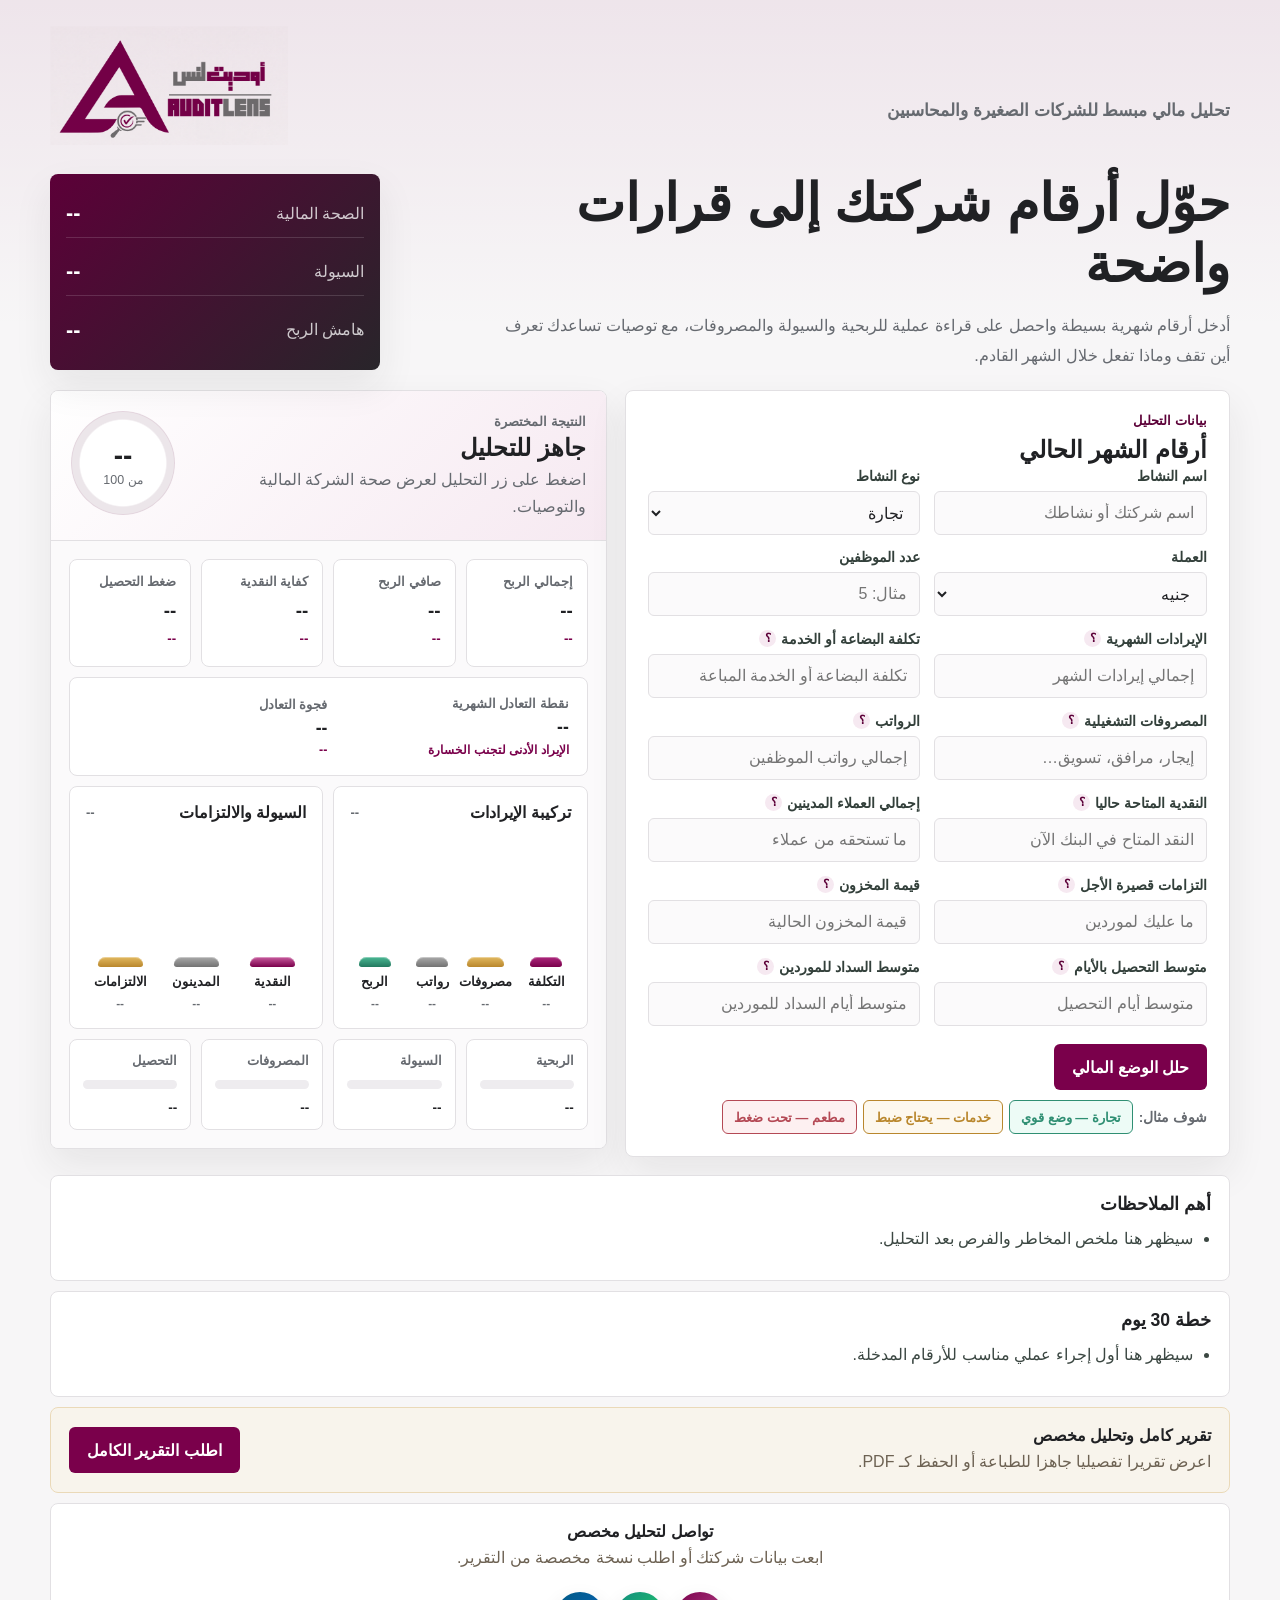
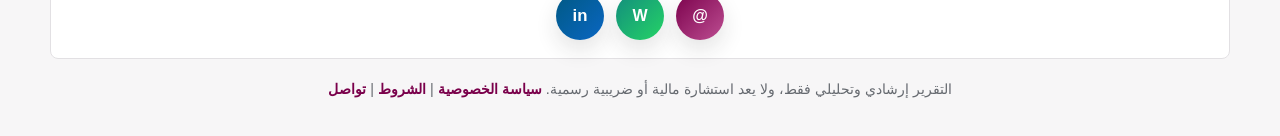
==== commit dc0b2a08: "Fix tooltip z-index, contrast examples, add break-even, add Clarity tracking - Tooltip: replaced CSS" ====
--- a/index.html
+++ b/index.html
@@ -5,6 +5,14 @@
     <meta name="viewport" content="width=device-width, initial-scale=1.0" />
     <title>AuditLens</title>
     <link rel="stylesheet" href="styles.css" />
+    <!-- Microsoft Clarity — أنشئ مشروع على clarity.microsoft.com واستبدل YOUR_CLARITY_ID -->
+    <script type="text/javascript">
+      (function(c,l,a,r,i,t,y){
+        c[a]=c[a]||function(){(c[a].q=c[a].q||[]).push(arguments)};
+        t=l.createElement(r);t.async=1;t.src="https://www.clarity.ms/tag/"+i;
+        y=l.getElementsByTagName(r)[0];y.parentNode.insertBefore(t,y);
+      })(window,document,"clarity","script","YOUR_CLARITY_ID");
+    </script>
   </head>
   <body>
     <main class="app-shell">
@@ -84,7 +92,7 @@
             <label>
               <span>
                 الإيرادات الشهرية
-                <span class="tip" data-tip="إجمالي ما دخل من مبيعات أو خدمات خلال الشهر قبل أي خصم. مثال: لو بعت بـ 80,000 وفي مردودات 2,000 — اكتب 78,000">؟</span>
+                <span class="tip" tabindex="0" data-tip="إجمالي ما دخل من مبيعات أو خدمات خلال الشهر قبل أي خصم. مثال: لو بعت بـ 80,000 وفي مردودات 2,000 — اكتب 78,000">؟</span>
               </span>
               <input name="revenue" type="number" min="0" placeholder="إجمالي إيرادات الشهر" />
             </label>
@@ -92,7 +100,7 @@
             <label>
               <span>
                 تكلفة البضاعة أو الخدمة
-                <span class="tip" data-tip="التكلفة المباشرة لما بعته. تجارة: سعر الشراء. مطعم: تكلفة المواد الخام. خدمات: تكلفة التنفيذ المباشرة.">؟</span>
+                <span class="tip" tabindex="0" data-tip="التكلفة المباشرة لما بعته. تجارة: سعر الشراء. مطعم: تكلفة المواد الخام. خدمات: تكلفة التنفيذ المباشرة.">؟</span>
               </span>
               <input name="cost" type="number" min="0" placeholder="تكلفة البضاعة أو الخدمة المباعة" />
             </label>
@@ -100,7 +108,7 @@
             <label>
               <span>
                 المصروفات التشغيلية
-                <span class="tip" data-tip="المصروفات الثابتة غير المرتبطة بالمبيعات مباشرة. مثال: إيجار 3,000 + كهرباء 800 + إنترنت 200 + تسويق 1,500 = 5,500">؟</span>
+                <span class="tip" tabindex="0" data-tip="المصروفات الثابتة غير المرتبطة بالمبيعات مباشرة. مثال: إيجار 3,000 + كهرباء 800 + إنترنت 200 + تسويق 1,500 = 5,500">؟</span>
               </span>
               <input name="expenses" type="number" min="0" placeholder="إيجار، مرافق، تسويق…" />
             </label>
@@ -108,7 +116,7 @@
             <label>
               <span>
                 الرواتب
-                <span class="tip" data-tip="إجمالي رواتب وبدلات الموظفين كلهم. لا تشمل راتبك أنت إلا لو شركة رسمية. مثال: 3 موظفين × 3,000 = 9,000">؟</span>
+                <span class="tip" tabindex="0" data-tip="إجمالي رواتب وبدلات الموظفين كلهم. مثال: 3 موظفين × 3,000 = 9,000. لا تشمل راتبك أنت إلا لو شركة رسمية.">؟</span>
               </span>
               <input name="salaries" type="number" min="0" placeholder="إجمالي رواتب الموظفين" />
             </label>
@@ -116,7 +124,7 @@
             <label>
               <span>
                 النقدية المتاحة حاليا
-                <span class="tip" data-tip="الكاش الموجود في البنك والخزينة الآن فعلياً. لا تحسب الذمم أو الشيكات اللي لسه ما اتحصلتش.">؟</span>
+                <span class="tip" tabindex="0" data-tip="الكاش الموجود في البنك والخزينة الآن فعلياً. لا تحسب الذمم أو الشيكات اللي لسه ما اتحصلتش.">؟</span>
               </span>
               <input name="cash" type="number" min="0" placeholder="النقد المتاح في البنك الآن" />
             </label>
@@ -124,7 +132,7 @@
             <label>
               <span>
                 إجمالي العملاء المدينين
-                <span class="tip" data-tip="ما يستحق عليك تحصيله من عملاء مقابل بضاعة أو خدمة سلّمتها فعلاً بس لسه ما اتدفعتش. يعني: فاتورة مفتوحة.">؟</span>
+                <span class="tip" tabindex="0" data-tip="ما يستحق عليك تحصيله من عملاء مقابل بضاعة أو خدمة سلّمتها فعلاً بس لسه ما اتدفعتش. يعني: فاتورة مفتوحة.">؟</span>
               </span>
               <input name="receivables" type="number" min="0" placeholder="ما تستحقه من عملاء" />
             </label>
@@ -132,7 +140,7 @@
             <label>
               <span>
                 التزامات قصيرة الأجل
-                <span class="tip" data-tip="ما عليك من ديون مستحقة خلال أقل من سنة: فواتير موردين، قسط قرض، أجار متأخر. مثال: مورد 8,000 + قسط 3,000 = 11,000">؟</span>
+                <span class="tip" tabindex="0" data-tip="ما عليك من ديون مستحقة خلال أقل من سنة: فواتير موردين، قسط قرض، أجار متأخر. مثال: مورد 8,000 + قسط 3,000 = 11,000">؟</span>
               </span>
               <input name="payables" type="number" min="0" placeholder="ما عليك لموردين" />
             </label>
@@ -140,7 +148,7 @@
             <label>
               <span>
                 قيمة المخزون
-                <span class="tip" data-tip="قيمة البضاعة الموجودة عندك حالياً بسعر التكلفة. لو خدمات أو مطعم وما عندكش مخزون — اكتب 0">؟</span>
+                <span class="tip" tabindex="0" data-tip="قيمة البضاعة الموجودة عندك حالياً بسعر التكلفة. لو خدمات أو مطعم وما عندكش مخزون — اكتب 0">؟</span>
               </span>
               <input name="inventory" type="number" min="0" placeholder="قيمة المخزون الحالية" />
             </label>
@@ -148,7 +156,7 @@
             <label>
               <span>
                 متوسط التحصيل بالأيام
-                <span class="tip" data-tip="كم يوم بالمتوسط من تاريخ الفاتورة لحد ما العميل يدفع؟ كاش فوري = 1. دفع بعد شهر = 30. لو مش عارف، اتخيل آخر 5 عملاء.">؟</span>
+                <span class="tip" tabindex="0" data-tip="كم يوم بالمتوسط من تاريخ الفاتورة لحد ما العميل يدفع؟ كاش فوري = 1. دفع بعد شهر = 30.">؟</span>
               </span>
               <input name="collectionDays" type="number" min="0" placeholder="متوسط أيام التحصيل" />
             </label>
@@ -156,7 +164,7 @@
             <label>
               <span>
                 متوسط السداد للموردين
-                <span class="tip" data-tip="كم يوم بتاخد عشان تدفع للمورد من تاريخ الفاتورة؟ لو بتدفع فور الاستلام = 1. لو بتتفق على 45 يوم = 45.">؟</span>
+                <span class="tip" tabindex="0" data-tip="كم يوم بتاخد عشان تدفع للمورد من تاريخ الفاتورة؟ فور الاستلام = 1. اتفاق 45 يوم = 45.">؟</span>
               </span>
               <input name="paymentDays" type="number" min="0" placeholder="متوسط أيام السداد للموردين" />
             </label>
@@ -166,9 +174,9 @@
             <button type="submit">حلل الوضع المالي</button>
             <div class="example-strip">
               <span>شوف مثال:</span>
-              <button type="button" class="ghost" data-example="restaurant">مطعم</button>
-              <button type="button" class="ghost" data-example="services">خدمات</button>
-              <button type="button" class="ghost" data-example="trade">تجارة</button>
+              <button type="button" class="ghost ex-good"  data-example="good">تجارة — وضع قوي</button>
+              <button type="button" class="ghost ex-mid"   data-example="mid">خدمات — يحتاج ضبط</button>
+              <button type="button" class="ghost ex-weak"  data-example="weak">مطعم — تحت ضغط</button>
             </div>
           </div>
         </form>
@@ -208,6 +216,21 @@
                 <strong id="collectionValue">--</strong>
                 <small id="paymentValue">--</small>
               </article>
+            </div>
+
+            <!-- نقطة التعادل -->
+            <div class="breakeven-strip" id="breakevenBlock">
+              <div class="breakeven-item">
+                <span>نقطة التعادل الشهرية</span>
+                <strong id="breakevenValue">--</strong>
+                <small>الإيراد الأدنى لتجنب الخسارة</small>
+              </div>
+              <div class="breakeven-divider"></div>
+              <div class="breakeven-item">
+                <span>فجوة التعادل</span>
+                <strong id="breakevenGap">--</strong>
+                <small id="breakevenStatus">--</small>
+              </div>
             </div>
 
             <div class="chart-grid">
@@ -288,7 +311,6 @@
               </article>
             </div>
           </div>
-
         </section>
 
         <section class="report-notes">
--- a/styles.css
+++ b/styles.css
@@ -7,44 +7,30 @@
   --accent: #7a004b;
   --accent-strong: #5c0038;
   --accent-soft: #f6e9f1;
-  --slate: #737373;
   --gold: #b9872d;
   --rose: #b44955;
-  --blue: #496f8f;
-  --shadow: 0 16px 38px rgba(32, 33, 36, 0.08);
-}
-
-* {
-  box-sizing: border-box;
-}
-
+  --shadow: 0 16px 38px rgba(32,33,36,.08);
+}
+* { box-sizing: border-box; }
 body {
   margin: 0;
   font-family: Tahoma, Arial, sans-serif;
   color: var(--ink);
-  background:
-    linear-gradient(180deg, rgba(122, 0, 75, 0.07), transparent 330px),
-    #f7f6f7;
-}
-
-button,
-input,
-select {
-  font: inherit;
-}
-
+  background: linear-gradient(180deg, rgba(122,0,75,.07), transparent 330px), #f7f6f7;
+}
+button, input, select { font: inherit; }
+
+/* ── Utilities ──────────────────────────────── */
+.is-hidden { display: none !important; }
+
+/* ── Layout ─────────────────────────────────── */
 .app-shell {
   width: min(1180px, calc(100% - 32px));
   margin: 0 auto;
   padding: 18px 0 24px;
 }
 
-/* ---- Utility ---- */
-.is-hidden {
-  display: none !important;
-}
-
-/* ---- Topbar ---- */
+/* ── Topbar ─────────────────────────────────── */
 .topbar {
   direction: ltr;
   display: flex;
@@ -54,1289 +40,389 @@
   min-height: 94px;
   padding: 8px 0 16px;
 }
-
-.brand {
-  display: inline-flex;
-  align-items: center;
-  color: var(--ink);
-  text-decoration: none;
-}
-
-.brand img {
-  display: block;
-  width: 238px;
-  height: auto;
-  mix-blend-mode: multiply;
-}
-
-.site-intro {
-  direction: rtl;
-  display: grid;
-  justify-items: end;
-  text-align: right;
-  gap: 6px;
-  padding-top: 74px;
-}
-
-.site-intro strong {
-  color: var(--accent);
-  font: 900 1.45rem/1 Arial, sans-serif;
-  letter-spacing: 0;
-}
-
-.site-intro p {
-  margin: 0;
-  color: var(--muted);
-  font-size: 1.08rem;
-  font-weight: 700;
-}
-
-/* ---- Hero ---- */
+.brand { display: inline-flex; align-items: center; color: var(--ink); text-decoration: none; }
+.brand img { display: block; width: 238px; height: auto; mix-blend-mode: multiply; }
+.site-intro { direction: rtl; display: grid; justify-items: end; text-align: right; gap: 6px; padding-top: 74px; }
+.site-intro p { margin: 0; color: var(--muted); font-size: 1.08rem; font-weight: 700; }
+
+/* ── Hero ───────────────────────────────────── */
 .hero {
   display: grid;
-  grid-template-columns: minmax(0, 1fr) 330px;
+  grid-template-columns: minmax(0,1fr) 330px;
   align-items: center;
   gap: 28px;
   min-height: 220px;
   padding: 12px 0 20px;
 }
-
-.eyebrow {
-  margin: 0 0 8px;
-  color: var(--accent-strong);
-  font-size: 0.84rem;
-  font-weight: 700;
-}
-
-h1,
-h2,
-h3,
-p {
-  margin-top: 0;
-}
-
-h1 {
-  max-width: 720px;
-  margin-bottom: 14px;
-  font-size: clamp(2rem, 4.2vw, 3.25rem);
-  line-height: 1.18;
-  letter-spacing: 0;
-}
-
-.lead {
-  max-width: 740px;
-  margin-bottom: 0;
-  color: var(--muted);
-  font-size: 1.02rem;
-  line-height: 1.85;
-}
-
+.eyebrow { margin: 0 0 8px; color: var(--accent-strong); font-size: .84rem; font-weight: 700; }
+h1,h2,h3,p { margin-top: 0; }
+h1 { max-width: 720px; margin-bottom: 14px; font-size: clamp(2rem,4.2vw,3.25rem); line-height: 1.18; }
+.lead { max-width: 740px; margin-bottom: 0; color: var(--muted); font-size: 1.02rem; line-height: 1.85; }
 .hero-snapshot {
-  display: grid;
-  gap: 10px;
-  padding: 16px;
+  display: grid; gap: 10px; padding: 16px;
   background: linear-gradient(135deg, var(--accent-strong), #28252a);
-  color: white;
-  border-radius: 8px;
-  box-shadow: var(--shadow);
-}
-
-.hero-snapshot div {
-  display: flex;
-  justify-content: space-between;
-  align-items: center;
-  min-height: 48px;
-  border-bottom: 1px solid rgba(255, 255, 255, 0.14);
-}
-
-.hero-snapshot div:last-child {
-  border-bottom: 0;
-}
-
-.hero-snapshot span {
-  color: rgba(255, 255, 255, 0.76);
-}
-
-.hero-snapshot strong {
-  font-size: 1.35rem;
-}
-
-/* ---- Workspace ---- */
+  color: white; border-radius: 8px; box-shadow: var(--shadow);
+}
+.hero-snapshot div { display: flex; justify-content: space-between; align-items: center; min-height: 48px; border-bottom: 1px solid rgba(255,255,255,.14); }
+.hero-snapshot div:last-child { border-bottom: 0; }
+.hero-snapshot span { color: rgba(255,255,255,.76); }
+.hero-snapshot strong { font-size: 1.35rem; }
+
+/* ── Workspace ──────────────────────────────── */
 .workspace {
   display: grid;
-  grid-template-columns: minmax(0, 1fr) minmax(390px, 0.92fr);
+  grid-template-columns: minmax(0,1fr) minmax(390px,.92fr);
   gap: 18px;
   align-items: start;
 }
-
-.workspace > .report-notes {
-  grid-column: 1 / -1;
-}
-
-.input-panel,
-.result-panel {
+.workspace > .report-notes { grid-column: 1 / -1; }
+.input-panel, .result-panel {
   background: var(--panel);
   border: 1px solid var(--line);
   border-radius: 8px;
   box-shadow: var(--shadow);
 }
-
-.input-panel {
-  padding: 22px;
-}
-
-.section-heading h2,
-.score-band h2 {
-  margin-bottom: 4px;
-  font-size: 1.5rem;
-}
-
-/* ---- Field grid ---- */
-.field-grid {
-  display: grid;
-  grid-template-columns: repeat(2, minmax(0, 1fr));
-  gap: 14px;
-}
-
-label {
-  display: grid;
-  gap: 7px;
-  min-width: 0;
-}
-
+.input-panel { padding: 22px; }
+.section-heading h2, .score-band h2 { margin-bottom: 4px; font-size: 1.5rem; }
+
+/* ── Field grid ─────────────────────────────── */
+.field-grid { display: grid; grid-template-columns: repeat(2,minmax(0,1fr)); gap: 14px; }
+label { display: grid; gap: 7px; min-width: 0; }
 label > span {
   display: flex;
   align-items: center;
   gap: 5px;
   color: #33403b;
-  font-size: 0.9rem;
+  font-size: .9rem;
   font-weight: 700;
 }
 
-/* ---- Tooltips ---- */
+/* ── Tooltip trigger ────────────────────────── */
 .tip {
   display: inline-flex;
   align-items: center;
   justify-content: center;
-  width: 17px;
-  height: 17px;
+  width: 17px; height: 17px;
   border-radius: 999px;
   background: var(--accent-soft);
   color: var(--accent-strong);
-  font-size: 0.72rem;
+  font-size: .72rem;
   font-weight: 900;
   cursor: help;
   flex-shrink: 0;
-  position: relative;
   user-select: none;
   line-height: 1;
 }
-
-.tip::after {
-  content: attr(data-tip);
-  position: absolute;
-  right: 0;
-  top: calc(100% + 8px);
-  z-index: 10;
-  width: 240px;
-  padding: 10px 12px;
-  border-radius: 7px;
-  color: white;
+.tip:focus { outline: 2px solid var(--accent); outline-offset: 2px; }
+
+/* ── Floating tooltip popup (JS-managed, position:fixed avoids all z-index traps) */
+.tooltip-popup {
+  position: fixed;
+  z-index: 9999;
+  width: 248px;
+  padding: 10px 13px;
+  border-radius: 8px;
+  color: #fff;
   background: #28252a;
-  font-size: 0.78rem;
+  font-size: .78rem;
   font-weight: 500;
   line-height: 1.55;
   text-align: right;
+  direction: rtl;
+  pointer-events: none;
   opacity: 0;
-  pointer-events: none;
-  transform: translateY(-4px);
-  transition: opacity 160ms ease, transform 160ms ease;
-  white-space: normal;
-  box-shadow: 0 8px 24px rgba(0,0,0,0.22);
-}
-
-.tip:hover::after,
-.tip:focus::after {
-  opacity: 1;
-  transform: translateY(0);
-}
-
-/* ---- Inputs ---- */
-input,
-select {
-  width: 100%;
-  min-height: 44px;
-  border: 1px solid var(--line);
-  border-radius: 6px;
-  padding: 0 12px;
-  color: var(--ink);
-  background: var(--surface);
-}
-
-input:focus,
-select:focus {
-  outline: 3px solid rgba(122, 0, 75, 0.14);
-  border-color: var(--accent);
-}
-
-/* ---- Actions row ---- */
-.actions {
-  display: flex;
-  flex-wrap: wrap;
-  align-items: center;
-  gap: 10px;
-  margin-top: 18px;
-}
-
-.example-strip {
-  display: flex;
-  align-items: center;
-  gap: 6px;
-  flex-wrap: wrap;
-}
-
-.example-strip > span {
-  color: var(--muted);
-  font-size: 0.85rem;
-  font-weight: 700;
-  white-space: nowrap;
-}
-
-.example-strip .ghost {
-  min-height: 36px;
-  padding: 0 12px;
-  font-size: 0.85rem;
-}
-
-/* ---- Buttons ---- */
+  transition: opacity 160ms ease;
+  box-shadow: 0 8px 24px rgba(0,0,0,.25);
+}
+.tooltip-popup.is-visible { opacity: 1; }
+
+/* ── Inputs ─────────────────────────────────── */
+input, select {
+  width: 100%; min-height: 44px;
+  border: 1px solid var(--line); border-radius: 6px;
+  padding: 0 12px; color: var(--ink); background: var(--surface);
+}
+input:focus, select:focus { outline: 3px solid rgba(122,0,75,.14); border-color: var(--accent); }
+
+/* ── Actions row ────────────────────────────── */
+.actions { display: flex; flex-wrap: wrap; align-items: center; gap: 10px; margin-top: 18px; }
+.example-strip { display: flex; align-items: center; gap: 6px; flex-wrap: wrap; }
+.example-strip > span { color: var(--muted); font-size: .85rem; font-weight: 700; white-space: nowrap; }
+.example-strip .ghost { min-height: 34px; padding: 0 11px; font-size: .8rem; }
+.ex-good { border: 1px solid #2f8f73 !important; color: #2f8f73 !important; background: #edfbf6 !important; }
+.ex-mid  { border: 1px solid var(--gold) !important; color: var(--gold) !important; background: #fdf8ee !important; }
+.ex-weak { border: 1px solid var(--rose) !important; color: var(--rose) !important; background: #fdf0f1 !important; }
+.ex-good:hover { background: #d4f5ea !important; }
+.ex-mid:hover  { background: #faefd3 !important; }
+.ex-weak:hover { background: #fadddf !important; }
+
+/* ── Buttons ─────────────────────────────────── */
 button {
-  min-height: 46px;
-  border: 0;
-  border-radius: 6px;
-  padding: 0 18px;
-  color: white;
-  background: var(--accent);
-  font-weight: 800;
-  cursor: pointer;
-  display: inline-flex;
-  align-items: center;
-  justify-content: center;
-  white-space: nowrap;
-}
-
-button:hover {
-  background: var(--accent-strong);
-}
-
-button.ghost {
-  color: var(--accent-strong);
-  background: var(--accent-soft);
-}
-
-button.ghost:hover {
-  background: #ecd4e6;
-}
-
-/* ---- Result panel ---- */
-.result-panel {
-  overflow: hidden;
-}
-
+  min-height: 46px; border: 0; border-radius: 6px; padding: 0 18px;
+  color: white; background: var(--accent);
+  font-weight: 800; cursor: pointer;
+  display: inline-flex; align-items: center; justify-content: center; white-space: nowrap;
+}
+button:hover { background: var(--accent-strong); }
+button.ghost { color: var(--accent-strong); background: var(--accent-soft); border: 0; }
+button.ghost:hover { background: #ecd4e6; }
+
+/* ── Result panel ───────────────────────────── */
+.result-panel { overflow: hidden; }
 .score-band {
-  display: flex;
-  justify-content: space-between;
-  gap: 18px;
-  padding: 20px;
-  background: linear-gradient(135deg, #ffffff, var(--accent-soft));
+  display: flex; justify-content: space-between; gap: 18px; padding: 20px;
+  background: linear-gradient(135deg, #fff, var(--accent-soft));
   border-bottom: 1px solid var(--line);
 }
-
-.score-band p {
-  color: var(--muted);
-  line-height: 1.7;
-  margin-bottom: 0;
-}
-
+.score-band p { color: var(--muted); line-height: 1.7; margin-bottom: 0; }
 .score-ring {
-  width: 104px;
-  height: 104px;
-  flex: 0 0 auto;
-  border: 0;
-  border-radius: 999px;
-  display: grid;
-  place-items: center;
-  align-content: center;
+  width: 104px; height: 104px; flex: 0 0 auto; border: 0; border-radius: 999px;
+  display: grid; place-items: center; align-content: center;
   background:
     radial-gradient(circle at center, white 58%, transparent 60%),
-    conic-gradient(var(--accent) calc(var(--score, 0) * 1%), #ece6ea 0);
-  box-shadow: inset 0 0 0 1px rgba(122, 0, 75, 0.08);
-  cursor: pointer;
-}
-
-.score-ring span {
-  font-size: 1.75rem;
-  font-weight: 900;
-}
-
-.score-ring small {
-  color: var(--muted);
-  font-size: 0.78rem;
-}
-
-/* ---- Dashboard ---- */
-.dashboard {
-  padding: 18px;
-  background: #fbfafb;
-}
-
+    conic-gradient(var(--accent) calc(var(--score,0)*1%), #ece6ea 0);
+  box-shadow: inset 0 0 0 1px rgba(122,0,75,.08); cursor: pointer;
+}
+.score-ring span { font-size: 1.75rem; font-weight: 900; }
+.score-ring small { color: var(--muted); font-size: .78rem; }
+
+/* ── Dashboard ──────────────────────────────── */
+.dashboard { padding: 18px; background: #fbfafb; }
 .interactive-card {
-  position: relative;
-  transform: translateY(0);
-  transition:
-    transform 180ms ease,
-    box-shadow 180ms ease,
-    border-color 180ms ease,
-    background 180ms ease;
-}
-
-.interactive-card:hover,
-.interactive-card.is-pinned {
+  position: relative; transform: translateY(0);
+  transition: transform 180ms ease, box-shadow 180ms ease, border-color 180ms ease, background 180ms ease;
+}
+.interactive-card:hover, .interactive-card.is-pinned {
   transform: translateY(-6px);
-  border-color: rgba(122, 0, 75, 0.32);
-  box-shadow: 0 18px 34px rgba(122, 0, 75, 0.13);
-}
-
-.interactive-card:hover::after,
-.interactive-card.is-pinned::after {
-  opacity: 1;
-}
-
+  border-color: rgba(122,0,75,.32);
+  box-shadow: 0 18px 34px rgba(122,0,75,.13);
+}
+.interactive-card:hover::after, .interactive-card.is-pinned::after { opacity: 1; }
 .interactive-card::after {
-  content: "";
-  position: absolute;
-  inset: 0;
-  pointer-events: none;
+  content: ""; position: absolute; inset: 0; pointer-events: none;
   border-radius: inherit;
-  background: linear-gradient(135deg, rgba(122, 0, 75, 0.06), rgba(185, 135, 45, 0.05));
-  opacity: 0;
-  transition: opacity 180ms ease;
-}
-
-.kpi-grid {
+  background: linear-gradient(135deg, rgba(122,0,75,.06), rgba(185,135,45,.05));
+  opacity: 0; transition: opacity 180ms ease;
+}
+
+/* KPI cards */
+.kpi-grid { display: grid; grid-template-columns: repeat(4,minmax(0,1fr)); gap: 10px; }
+.kpi-card { min-height: 108px; padding: 14px; background: white; border: 1px solid var(--line); border-radius: 8px; cursor: pointer; }
+.kpi-card span, .chart-title span, .health-grid span { display: block; color: var(--muted); font-size: .82rem; font-weight: 700; }
+.kpi-card strong { display: block; margin: 10px 0 6px; font-size: 1.18rem; line-height: 1.25; }
+.kpi-card small  { color: var(--accent); font-weight: 800; }
+
+/* ── Break-even strip ───────────────────────── */
+.breakeven-strip {
   display: grid;
-  grid-template-columns: repeat(4, minmax(0, 1fr));
-  gap: 10px;
-}
-
-.kpi-card {
-  min-height: 108px;
-  padding: 14px;
+  grid-template-columns: 1fr 2px 1fr;
+  align-items: center;
+  gap: 0;
+  margin-top: 10px;
+  padding: 14px 18px;
   background: white;
   border: 1px solid var(--line);
   border-radius: 8px;
-  cursor: pointer;
-}
-
-.kpi-card span,
-.chart-title span,
-.health-grid span {
-  display: block;
-  color: var(--muted);
-  font-size: 0.82rem;
-  font-weight: 700;
-}
-
-.kpi-card strong {
-  display: block;
-  margin: 10px 0 6px;
-  font-size: 1.18rem;
-  line-height: 1.25;
-}
-
-.kpi-card small {
-  color: var(--accent);
-  font-weight: 800;
-}
-
-.chart-grid {
-  display: grid;
-  grid-template-columns: 1fr 1fr;
-  gap: 10px;
-  margin-top: 10px;
-}
-
-.chart-card {
-  min-height: 220px;
-  padding: 16px;
-  background: white;
-  border: 1px solid var(--line);
-  border-radius: 8px;
-}
-
-.chart-title {
-  display: flex;
-  justify-content: space-between;
-  gap: 12px;
-  align-items: center;
-  margin-bottom: 16px;
-}
-
-.chart-title h3 {
-  margin: 0;
-  font-size: 1rem;
-}
-
-.column-chart {
-  display: grid;
-  grid-template-columns: repeat(4, minmax(0, 1fr));
-  gap: 12px;
-  align-items: end;
-  min-height: 174px;
-  padding: 8px 2px 0;
-}
-
-.liquidity-columns {
-  grid-template-columns: repeat(3, minmax(0, 1fr));
-}
-
-.chart-column {
-  min-width: 0;
-  display: grid;
-  grid-template-rows: 112px auto auto;
-  justify-items: center;
-  gap: 7px;
-  color: var(--muted);
-  text-align: center;
-  cursor: pointer;
-}
-
+}
+.breakeven-divider { height: 100%; background: var(--line); margin: 0 16px; }
+.breakeven-item { padding: 4px 0; }
+.breakeven-item span { display: block; color: var(--muted); font-size: .8rem; font-weight: 700; margin-bottom: 6px; }
+.breakeven-item strong { display: block; font-size: 1.1rem; font-weight: 900; margin-bottom: 4px; }
+.breakeven-item small  { display: block; font-size: .78rem; font-weight: 700; color: var(--accent); }
+
+/* Charts */
+.chart-grid { display: grid; grid-template-columns: 1fr 1fr; gap: 10px; margin-top: 10px; }
+.chart-card { min-height: 220px; padding: 16px; background: white; border: 1px solid var(--line); border-radius: 8px; }
+.chart-title { display: flex; justify-content: space-between; gap: 12px; align-items: center; margin-bottom: 16px; }
+.chart-title h3 { margin: 0; font-size: 1rem; }
+.column-chart { display: grid; grid-template-columns: repeat(4,minmax(0,1fr)); gap: 12px; align-items: end; min-height: 174px; padding: 8px 2px 0; }
+.liquidity-columns { grid-template-columns: repeat(3,minmax(0,1fr)); }
+.chart-column { min-width: 0; display: grid; grid-template-rows: 112px auto auto; justify-items: center; gap: 7px; color: var(--muted); text-align: center; cursor: pointer; }
 .chart-column b {
-  width: min(46px, 70%);
-  align-self: end;
-  height: 8%;
-  min-height: 10px;
+  width: min(46px,70%); align-self: end; height: 8%; min-height: 10px;
   border-radius: 8px 8px 3px 3px;
   background: linear-gradient(180deg, #c95d9f, #7a004b);
-  box-shadow: inset 0 1px 0 rgba(255, 255, 255, 0.35);
-  transition:
-    height 240ms ease,
-    filter 180ms ease,
-    transform 180ms ease;
-}
-
-.chart-column:hover b,
-.chart-column:focus-within b,
-.chart-card.is-pinned .chart-column b {
-  filter: saturate(1.18) brightness(1.04);
-  transform: scaleX(1.08);
-}
-
-.chart-column em,
-.chart-column span {
-  font-style: normal;
-  color: var(--ink);
-  font-size: 0.82rem;
-  font-weight: 800;
-}
-
-.chart-column small,
-.chart-column strong {
-  color: var(--muted);
-  font-size: 0.74rem;
-  font-weight: 700;
-  line-height: 1.35;
-}
-
-.bar-cost {
-  background: linear-gradient(180deg, #ad287d, #7a004b) !important;
-}
-
-.bar-expense {
-  background: linear-gradient(180deg, #e2b960, #b9872d) !important;
-}
-
-.bar-salary {
-  background: linear-gradient(180deg, #aaa, #737373) !important;
-}
-
-.bar-profit {
-  background: linear-gradient(180deg, #4bb894, #23795f) !important;
-}
-
-#cashBar {
-  background: linear-gradient(180deg, #c95d9f, #7a004b);
-}
-
-#receivablesBar {
-  background: linear-gradient(180deg, #aaa, #737373);
-}
-
-#payablesBar {
-  background: linear-gradient(180deg, #e2b960, #b9872d);
-}
-
-/* ---- Health meters ---- */
-.health-grid {
-  display: grid;
-  grid-template-columns: repeat(4, minmax(0, 1fr));
-  gap: 10px;
-  margin-top: 10px;
-}
-
-.health-grid article {
-  min-height: 86px;
-  padding: 13px;
-  background: white;
-  border: 1px solid var(--line);
-  border-radius: 8px;
-  cursor: pointer;
-}
-
-.health-grid b {
-  display: block;
-  height: 9px;
-  margin: 12px 0 9px;
-  overflow: hidden;
-  border-radius: 999px;
-  background: #eeecef;
-}
-
-.health-grid i {
-  display: block;
-  height: 100%;
-  width: 0%;
-  border-radius: inherit;
-  background: linear-gradient(90deg, #b44955 0%, #b9872d 48%, #2f8f73 100%);
-  transition: width 220ms ease;
-}
-
-.health-grid strong {
-  font-size: 0.85rem;
-  color: var(--ink);
-}
-
-/* ---- Insights / Report notes ---- */
-.insight-block {
-  padding: 18px;
-  background: white;
-  border: 1px solid var(--line);
-  border-radius: 8px;
-  cursor: pointer;
-}
-
-.insight-block h3 {
-  margin-bottom: 10px;
-  font-size: 1.1rem;
-}
-
-ul {
-  padding: 0 18px 0 0;
-  margin: 0;
-}
-
-li {
-  margin-bottom: 10px;
-  line-height: 1.7;
-  color: #3b4742;
-}
-
-.report-notes {
-  display: grid;
-  grid-template-columns: 1fr;
-  gap: 10px;
-  padding: 0;
-}
-
-/* ---- CTA / Contact strips ---- */
-.cta-strip,
-.contact-strip {
-  display: flex;
-  justify-content: space-between;
-  gap: 16px;
-  align-items: center;
-  margin: 0;
-  padding: 18px;
-  background: #f8f4ec;
-  border: 1px solid #ead9b8;
-  border-radius: 8px;
-  cursor: pointer;
-}
-
-.contact-strip {
-  display: flex;
-  flex-direction: column;
-  justify-content: center;
-  align-items: center;
-  text-align: center;
-  background: white;
-  border-color: var(--line);
-}
-
-.contact-strip > div {
-  width: min(560px, 100%);
-  text-align: center;
-}
-
-.cta-strip strong,
-.cta-strip span,
-.contact-strip strong,
-.contact-strip span {
-  display: block;
-}
-
-.cta-strip span,
-.contact-strip span {
-  color: #6d6253;
-  margin-top: 5px;
-  line-height: 1.5;
-}
-
-.contact-icons {
-  display: flex;
-  flex-wrap: wrap;
-  justify-content: center;
-  align-items: center;
-  width: min(360px, 100%);
-  gap: 12px;
-  margin: 6px auto 0;
-}
-
+  box-shadow: inset 0 1px 0 rgba(255,255,255,.35);
+  transition: height 240ms ease, filter 180ms ease, transform 180ms ease;
+}
+.chart-column:hover b, .chart-column:focus-within b, .chart-card.is-pinned .chart-column b { filter: saturate(1.18) brightness(1.04); transform: scaleX(1.08); }
+.chart-column em, .chart-column span { font-style: normal; color: var(--ink); font-size: .82rem; font-weight: 800; }
+.chart-column small, .chart-column strong { color: var(--muted); font-size: .74rem; font-weight: 700; line-height: 1.35; }
+.bar-cost    { background: linear-gradient(180deg,#ad287d,#7a004b) !important; }
+.bar-expense { background: linear-gradient(180deg,#e2b960,#b9872d) !important; }
+.bar-salary  { background: linear-gradient(180deg,#aaa,#737373) !important; }
+.bar-profit  { background: linear-gradient(180deg,#4bb894,#23795f) !important; }
+#cashBar        { background: linear-gradient(180deg,#c95d9f,#7a004b); }
+#receivablesBar { background: linear-gradient(180deg,#aaa,#737373); }
+#payablesBar    { background: linear-gradient(180deg,#e2b960,#b9872d); }
+
+/* Health meters */
+.health-grid { display: grid; grid-template-columns: repeat(4,minmax(0,1fr)); gap: 10px; margin-top: 10px; }
+.health-grid article { min-height: 86px; padding: 13px; background: white; border: 1px solid var(--line); border-radius: 8px; cursor: pointer; }
+.health-grid b { display: block; height: 9px; margin: 12px 0 9px; overflow: hidden; border-radius: 999px; background: #eeecef; }
+.health-grid i { display: block; height: 100%; width: 0%; border-radius: inherit; background: linear-gradient(90deg,#b44955 0%,#b9872d 48%,#2f8f73 100%); transition: width 220ms ease; }
+.health-grid strong { font-size: .85rem; color: var(--ink); }
+
+/* Insights */
+.insight-block { padding: 18px; background: white; border: 1px solid var(--line); border-radius: 8px; cursor: pointer; }
+.insight-block h3 { margin-bottom: 10px; font-size: 1.1rem; }
+ul { padding: 0 18px 0 0; margin: 0; }
+li { margin-bottom: 10px; line-height: 1.7; color: #3b4742; }
+.report-notes { display: grid; grid-template-columns: 1fr; gap: 10px; padding: 0; }
+
+/* CTA / Contact */
+.cta-strip, .contact-strip {
+  display: flex; justify-content: space-between; gap: 16px; align-items: center;
+  margin: 0; padding: 18px; background: #f8f4ec; border: 1px solid #ead9b8; border-radius: 8px; cursor: pointer;
+}
+.contact-strip { flex-direction: column; justify-content: center; align-items: center; text-align: center; background: white; border-color: var(--line); }
+.contact-strip > div { width: min(560px,100%); text-align: center; }
+.cta-strip strong, .cta-strip span, .contact-strip strong, .contact-strip span { display: block; }
+.cta-strip span, .contact-strip span { color: #6d6253; margin-top: 5px; line-height: 1.5; }
+.contact-icons { display: flex; flex-wrap: wrap; justify-content: center; align-items: center; width: min(360px,100%); gap: 12px; margin: 6px auto 0; }
 .contact-icons a {
-  position: relative;
-  width: 48px;
-  height: 48px;
-  display: inline-flex;
-  align-items: center;
-  justify-content: center;
-  border-radius: 999px;
-  color: white;
-  font-weight: 900;
-  text-decoration: none;
-  box-shadow: 0 10px 22px rgba(32, 33, 36, 0.12);
-  transform: translateY(0);
-  transition: transform 180ms ease, box-shadow 180ms ease, filter 180ms ease;
-}
-
-.contact-icons a:hover,
-.contact-icons a:focus {
-  transform: translateY(-5px);
-  box-shadow: 0 16px 28px rgba(32, 33, 36, 0.18);
-  filter: saturate(1.14) brightness(1.04);
-}
-
-.contact-icons a:active {
-  transform: translateY(-2px) scale(0.97);
-}
-
+  position: relative; width: 48px; height: 48px;
+  display: inline-flex; align-items: center; justify-content: center;
+  border-radius: 999px; color: white; font-weight: 900; text-decoration: none;
+  box-shadow: 0 10px 22px rgba(32,33,36,.12);
+  transform: translateY(0); transition: transform 180ms ease, box-shadow 180ms ease, filter 180ms ease;
+}
+.contact-icons a:hover, .contact-icons a:focus { transform: translateY(-5px); box-shadow: 0 16px 28px rgba(32,33,36,.18); filter: saturate(1.14) brightness(1.04); }
 .contact-icons a::after {
-  content: attr(data-tip);
-  position: absolute;
-  left: 50%;
-  bottom: calc(100% + 10px);
-  z-index: 3;
-  min-width: max-content;
-  max-width: 280px;
-  padding: 8px 10px;
-  border-radius: 6px;
-  color: white;
-  background: #28252a;
-  font-size: 0.78rem;
-  font-weight: 800;
-  line-height: 1.3;
-  opacity: 0;
-  pointer-events: none;
-  transform: translate(-50%, 6px);
-  transition: opacity 160ms ease, transform 160ms ease;
-}
-
+  content: attr(data-tip); position: absolute; left: 50%; bottom: calc(100% + 10px); z-index: 3;
+  min-width: max-content; max-width: 280px; padding: 8px 10px; border-radius: 6px;
+  color: white; background: #28252a; font-size: .78rem; font-weight: 800; line-height: 1.3;
+  opacity: 0; pointer-events: none; transform: translate(-50%,6px); transition: opacity 160ms ease, transform 160ms ease;
+}
 .contact-icons a::before {
-  content: "";
-  position: absolute;
-  left: 50%;
-  bottom: calc(100% + 4px);
-  border: 6px solid transparent;
-  border-top-color: #28252a;
-  opacity: 0;
-  pointer-events: none;
-  transform: translateX(-50%);
-  transition: opacity 160ms ease;
-}
-
-.contact-icons a:hover::after,
-.contact-icons a:focus::after,
-.contact-icons a:hover::before,
-.contact-icons a:focus::before {
-  opacity: 1;
-  transform: translate(-50%, 0);
-}
-
-.contact-icons a:hover::before,
-.contact-icons a:focus::before {
-  transform: translateX(-50%);
-}
-
-.contact-icons span {
-  margin: 0;
-  color: inherit;
-  line-height: 1;
-}
-
-.contact-icons .mail {
-  background: linear-gradient(135deg, #7a004b, #bd4e92);
-}
-
-.contact-icons .whatsapp {
-  background: linear-gradient(135deg, #128c7e, #25d366);
-}
-
-.contact-icons .linkedin {
-  background: linear-gradient(135deg, #005983, #0a66c2);
-  font-family: Arial, sans-serif;
-  font-size: 1.05rem;
-}
-
-/* ---- Follow-up form (lightweight) ---- */
-.follow-up-form {
-  display: grid;
-  gap: 16px;
-  padding: 24px;
-  background: white;
-  border: 1px solid var(--line);
-  border-radius: 8px;
-}
-
-.follow-up-head {
-  text-align: center;
-}
-
-.follow-up-head strong {
-  display: block;
-  font-size: 1.15rem;
-  margin-bottom: 6px;
-}
-
-.follow-up-head span {
-  display: block;
-  color: var(--muted);
-  line-height: 1.6;
-}
-
-.follow-up-contacts {
-  display: grid;
-  grid-template-columns: 1fr 1fr;
-  gap: 14px;
-}
-
-.full-field {
-  display: grid;
-  gap: 7px;
-}
-
-textarea {
-  width: 100%;
-  min-height: 90px;
-  border: 1px solid var(--line);
-  border-radius: 6px;
-  padding: 12px;
-  color: var(--ink);
-  background: var(--surface);
-  resize: vertical;
-  font: inherit;
-}
-
-textarea:focus {
-  outline: 3px solid rgba(122, 0, 75, 0.14);
-  border-color: var(--accent);
-}
-
-.consent-field {
-  display: flex;
-  align-items: flex-start;
-  gap: 10px;
-  color: #3b4742;
-  line-height: 1.7;
-}
-
-.consent-field input {
-  width: 18px;
-  min-height: 18px;
-  margin-top: 5px;
-  accent-color: var(--accent);
-}
-
-.hidden-field {
-  display: none;
-}
-
-/* ---- Footer ---- */
-footer {
-  padding: 22px 0 0;
-  color: var(--muted);
-  font-size: 0.9rem;
-  text-align: center;
-}
-
-footer a {
-  color: var(--accent);
-  font-weight: 800;
-  text-decoration: none;
-}
-
-/* ---- Legal pages ---- */
-.legal-page {
-  width: min(880px, calc(100% - 32px));
-  margin: 0 auto;
-  padding: 28px 0;
-}
-
-.legal-logo {
-  display: inline-block;
-  margin-bottom: 18px;
-}
-
-.legal-logo img {
-  width: 220px;
-  height: auto;
-  mix-blend-mode: multiply;
-}
-
-.legal-card {
-  padding: 26px;
-  background: white;
-  border: 1px solid var(--line);
-  border-radius: 8px;
-  box-shadow: var(--shadow);
-}
-
-.legal-card h1 {
-  font-size: 2rem;
-  margin-bottom: 14px;
-}
-
-.legal-card p {
-  color: #3b4742;
-  line-height: 1.9;
-}
-
-.legal-card a {
-  color: var(--accent);
-  font-weight: 800;
-  text-decoration: none;
-}
-
-/* ---- Modal ---- */
-.modal {
-  position: fixed;
-  inset: 0;
-  z-index: 20;
-  display: none;
-  align-items: center;
-  justify-content: center;
-  padding: 24px;
-  background: rgba(32, 33, 36, 0.42);
-}
-
-.modal.is-open {
-  display: flex;
-}
-
-.modal-panel {
-  width: min(960px, 100%);
-  max-height: min(88vh, 960px);
-  overflow: auto;
-  background: white;
-  border: 1px solid var(--line);
-  border-radius: 8px;
-  box-shadow: 0 28px 80px rgba(32, 33, 36, 0.28);
-}
-
-.print-logo {
-  display: none;
-}
-
-.modal-head,
-.modal-actions {
-  display: flex;
-  justify-content: space-between;
-  align-items: center;
-  gap: 16px;
-  padding: 18px 20px;
-  border-bottom: 1px solid var(--line);
-}
-
-.modal-actions {
-  border-top: 1px solid var(--line);
-  border-bottom: 0;
-  justify-content: flex-start;
-}
-
-.modal-head h2 {
-  margin: 0;
-}
-
-.report-body {
-  display: grid;
-  gap: 14px;
-  padding: 20px;
-}
-
-/* ---- Report sections ---- */
-.report-section {
-  padding: 16px;
-  border: 1px solid var(--line);
-  border-radius: 8px;
-  background: #fbfafb;
-}
-
-.report-section h3 {
-  margin-bottom: 10px;
-  color: var(--accent);
-  font-size: 1.05rem;
-}
-
-/* Score block in report */
-.report-score-block {
-  display: flex;
-  align-items: center;
-  gap: 20px;
-  background: white;
-}
-
-.report-score-ring {
-  flex: 0 0 auto;
-  width: 90px;
-  height: 90px;
-  border-radius: 999px;
-  border: 6px solid;
-  display: grid;
-  place-items: center;
-  align-content: center;
-  text-align: center;
-}
-
-.report-score-ring strong {
-  display: block;
-  font-size: 1.8rem;
-  font-weight: 900;
-  line-height: 1;
-}
-
-.report-score-ring small {
-  display: block;
-  font-size: 0.7rem;
-  color: var(--muted);
-}
-
-.report-score-meta h3 {
-  margin-bottom: 4px;
-}
-
-/* KPI grid in report */
-.report-kpi-grid {
-  display: grid;
-  grid-template-columns: repeat(4, 1fr);
-  gap: 10px;
-}
-
-.report-kpi {
-  padding: 12px;
-  background: white;
-  border: 1px solid var(--line);
-  border-radius: 6px;
-  text-align: center;
-}
-
-.report-kpi span {
-  display: block;
-  font-size: 0.78rem;
-  color: var(--muted);
-  font-weight: 700;
-  margin-bottom: 6px;
-}
-
-.report-kpi strong {
-  display: block;
-  font-size: 1.05rem;
-  margin-bottom: 4px;
-}
-
-.report-kpi small {
-  display: block;
-  font-size: 0.75rem;
-  color: var(--accent);
-  font-weight: 700;
-}
-
-/* Meters in report */
-.report-meters {
-  display: grid;
-  gap: 10px;
-}
-
-.report-meter-row {
-  display: grid;
-  grid-template-columns: 80px 1fr 120px;
-  align-items: center;
-  gap: 12px;
-}
-
-.report-meter-row > span {
-  font-size: 0.88rem;
-  font-weight: 700;
-  color: var(--ink);
-  text-align: right;
-}
-
-.report-meter-bar {
-  height: 10px;
-  border-radius: 999px;
-  background: #eeecef;
-  overflow: hidden;
-}
-
-.report-meter-bar > div {
-  height: 100%;
-  border-radius: inherit;
-  transition: width 220ms ease;
-}
-
-.report-meter-row > strong {
-  font-size: 0.82rem;
-  color: var(--ink);
-}
-
-.report-table {
-  width: 100%;
-  border-collapse: collapse;
-  overflow: hidden;
-  border-radius: 8px;
-}
-
-.report-table th,
-.report-table td {
-  padding: 10px;
-  border-bottom: 1px solid var(--line);
-  text-align: right;
-}
-
-.report-table th {
-  color: var(--muted);
-  background: #f6e9f1;
-}
-
-.report-contact p {
-  margin-bottom: 8px;
-  direction: ltr;
-  text-align: left;
-}
-
-.report-contact strong {
-  color: var(--accent);
-}
-
-/* ---- Score states ---- */
-.status-good .score-ring {
-  background:
-    radial-gradient(circle at center, white 58%, transparent 60%),
-    conic-gradient(#2f8f73 calc(var(--score, 0) * 1%), #ece6ea 0);
-}
-
-.status-watch .score-ring {
-  background:
-    radial-gradient(circle at center, white 58%, transparent 60%),
-    conic-gradient(var(--gold) calc(var(--score, 0) * 1%), #ece6ea 0);
-}
-
-.status-risk .score-ring {
-  background:
-    radial-gradient(circle at center, white 58%, transparent 60%),
-    conic-gradient(var(--rose) calc(var(--score, 0) * 1%), #ece6ea 0);
-}
-
-/* ---- Print styles ---- */
+  content: ""; position: absolute; left: 50%; bottom: calc(100% + 4px);
+  border: 6px solid transparent; border-top-color: #28252a;
+  opacity: 0; pointer-events: none; transform: translateX(-50%); transition: opacity 160ms ease;
+}
+.contact-icons a:hover::after, .contact-icons a:focus::after { opacity: 1; transform: translate(-50%,0); }
+.contact-icons a:hover::before, .contact-icons a:focus::before { opacity: 1; transform: translateX(-50%); }
+.contact-icons span { margin: 0; color: inherit; line-height: 1; }
+.contact-icons .mail      { background: linear-gradient(135deg,#7a004b,#bd4e92); }
+.contact-icons .whatsapp  { background: linear-gradient(135deg,#128c7e,#25d366); }
+.contact-icons .linkedin  { background: linear-gradient(135deg,#005983,#0a66c2); font-family: Arial,sans-serif; font-size: 1.05rem; }
+
+/* Follow-up form */
+.follow-up-form { display: grid; gap: 16px; padding: 24px; background: white; border: 1px solid var(--line); border-radius: 8px; }
+.follow-up-head { text-align: center; }
+.follow-up-head strong { display: block; font-size: 1.15rem; margin-bottom: 6px; }
+.follow-up-head span   { display: block; color: var(--muted); line-height: 1.6; }
+.follow-up-contacts { display: grid; grid-template-columns: 1fr 1fr; gap: 14px; }
+.full-field { display: grid; gap: 7px; }
+textarea { width: 100%; min-height: 90px; border: 1px solid var(--line); border-radius: 6px; padding: 12px; color: var(--ink); background: var(--surface); resize: vertical; font: inherit; }
+textarea:focus { outline: 3px solid rgba(122,0,75,.14); border-color: var(--accent); }
+.consent-field { display: flex; align-items: flex-start; gap: 10px; color: #3b4742; line-height: 1.7; }
+.consent-field input { width: 18px; min-height: 18px; margin-top: 5px; accent-color: var(--accent); }
+.hidden-field { display: none; }
+
+/* Footer */
+footer { padding: 22px 0 0; color: var(--muted); font-size: .9rem; text-align: center; }
+footer a { color: var(--accent); font-weight: 800; text-decoration: none; }
+
+/* Legal */
+.legal-page { width: min(880px,calc(100% - 32px)); margin: 0 auto; padding: 28px 0; }
+.legal-logo { display: inline-block; margin-bottom: 18px; }
+.legal-logo img { width: 220px; height: auto; mix-blend-mode: multiply; }
+.legal-card { padding: 26px; background: white; border: 1px solid var(--line); border-radius: 8px; box-shadow: var(--shadow); }
+.legal-card h1 { font-size: 2rem; margin-bottom: 14px; }
+.legal-card p  { color: #3b4742; line-height: 1.9; }
+.legal-card a  { color: var(--accent); font-weight: 800; text-decoration: none; }
+
+/* Modal */
+.modal { position: fixed; inset: 0; z-index: 20; display: none; align-items: center; justify-content: center; padding: 24px; background: rgba(32,33,36,.42); }
+.modal.is-open { display: flex; }
+.modal-panel { width: min(960px,100%); max-height: min(88vh,960px); overflow: auto; background: white; border: 1px solid var(--line); border-radius: 8px; box-shadow: 0 28px 80px rgba(32,33,36,.28); }
+.print-logo { display: none; }
+.modal-head, .modal-actions { display: flex; justify-content: space-between; align-items: center; gap: 16px; padding: 18px 20px; border-bottom: 1px solid var(--line); }
+.modal-actions { border-top: 1px solid var(--line); border-bottom: 0; justify-content: flex-start; }
+.modal-head h2 { margin: 0; }
+.report-body { display: grid; gap: 14px; padding: 20px; }
+
+/* Report sections */
+.report-section { padding: 16px; border: 1px solid var(--line); border-radius: 8px; background: #fbfafb; }
+.report-section h3 { margin-bottom: 10px; color: var(--accent); font-size: 1.05rem; }
+.report-score-block { display: flex; align-items: center; gap: 20px; background: white; }
+.report-score-ring { flex: 0 0 auto; width: 90px; height: 90px; border-radius: 999px; border: 6px solid; display: grid; place-items: center; align-content: center; text-align: center; }
+.report-score-ring strong { display: block; font-size: 1.8rem; font-weight: 900; line-height: 1; }
+.report-score-ring small  { display: block; font-size: .7rem; color: var(--muted); }
+.report-kpi-grid { display: grid; grid-template-columns: repeat(4,1fr); gap: 10px; }
+.report-kpi { padding: 12px; background: white; border: 1px solid var(--line); border-radius: 6px; text-align: center; }
+.report-kpi span   { display: block; font-size: .78rem; color: var(--muted); font-weight: 700; margin-bottom: 6px; }
+.report-kpi strong { display: block; font-size: 1.05rem; margin-bottom: 4px; }
+.report-kpi small  { display: block; font-size: .75rem; color: var(--accent); font-weight: 700; }
+
+/* Break-even in report */
+.report-be-grid { display: grid; grid-template-columns: 1fr 1fr; gap: 12px; }
+.report-be-item { padding: 12px; background: white; border: 1px solid var(--line); border-radius: 6px; text-align: center; }
+.report-be-item span   { display: block; font-size: .78rem; color: var(--muted); font-weight: 700; margin-bottom: 6px; }
+.report-be-item strong { display: block; font-size: 1.1rem; font-weight: 900; margin-bottom: 4px; }
+.report-be-item small  { display: block; font-size: .75rem; font-weight: 700; color: var(--accent); }
+
+.report-meters { display: grid; gap: 10px; }
+.report-meter-row { display: grid; grid-template-columns: 80px 1fr 120px; align-items: center; gap: 12px; }
+.report-meter-row > span { font-size: .88rem; font-weight: 700; color: var(--ink); text-align: right; }
+.report-meter-bar { height: 10px; border-radius: 999px; background: #eeecef; overflow: hidden; }
+.report-meter-bar > div { height: 100%; border-radius: inherit; transition: width 220ms ease; }
+.report-meter-row > strong { font-size: .82rem; color: var(--ink); }
+
+.report-table { width: 100%; border-collapse: collapse; }
+.report-table th, .report-table td { padding: 10px; border-bottom: 1px solid var(--line); text-align: right; }
+.report-table th { color: var(--muted); background: #f6e9f1; }
+.report-contact p { margin-bottom: 8px; direction: ltr; text-align: left; }
+.report-contact strong { color: var(--accent); }
+
+/* Score states */
+.status-good .score-ring { background: radial-gradient(circle at center, white 58%, transparent 60%), conic-gradient(#2f8f73 calc(var(--score,0)*1%), #ece6ea 0); }
+.status-watch .score-ring { background: radial-gradient(circle at center, white 58%, transparent 60%), conic-gradient(var(--gold) calc(var(--score,0)*1%), #ece6ea 0); }
+.status-risk  .score-ring { background: radial-gradient(circle at center, white 58%, transparent 60%), conic-gradient(var(--rose) calc(var(--score,0)*1%), #ece6ea 0); }
+
+/* ── Print ───────────────────────────────────── */
 @media print {
-  /* Hide everything except the modal report */
-  body {
-    background: white;
-  }
-
-  .app-shell {
-    display: none !important;
-  }
-
-  .modal {
-    position: static !important;
-    display: block !important;
-    padding: 0;
-    background: white;
-  }
-
-  .modal-panel {
-    width: 100%;
-    max-height: none;
-    overflow: visible;
-    border: 0;
-    box-shadow: none;
-    border-radius: 0;
-  }
-
-  .print-logo {
-    display: block;
-    width: 160px;
-    height: auto;
-    margin: 16px 0 0 0;
-    padding: 16px 20px 0;
-    mix-blend-mode: normal;
-  }
-
-  .modal-head {
-    padding: 12px 20px 16px;
-    border-bottom: 2px solid var(--line);
-  }
-
-  .modal-head button,
-  .modal-actions {
-    display: none !important;
-  }
-
-  /* Report layout */
-  .report-body {
-    padding: 16px 20px;
-    gap: 12px;
-  }
-
-  .report-section {
-    break-inside: avoid;
-    page-break-inside: avoid;
-    border: 1px solid #ccc;
-    border-radius: 6px;
-    background: white;
-  }
-
-  .report-score-block {
-    background: #f9f9f9;
-  }
-
-  .report-kpi-grid {
-    grid-template-columns: repeat(4, 1fr);
-  }
-
-  .report-kpi {
-    border: 1px solid #ddd;
-  }
-
-  .report-meter-bar > div {
-    print-color-adjust: exact;
-    -webkit-print-color-adjust: exact;
-  }
-
-  .report-table th {
-    print-color-adjust: exact;
-    -webkit-print-color-adjust: exact;
-    background: #f6e9f1 !important;
-  }
-
-  a {
-    text-decoration: none;
-    color: inherit;
-  }
-}
-
-/* ---- Responsive: tablet ---- */
+  body { background: white; }
+  .app-shell { display: none !important; }
+  .modal { position: static !important; display: block !important; padding: 0; background: white; }
+  .modal-panel { width: 100%; max-height: none; overflow: visible; border: 0; box-shadow: none; border-radius: 0; }
+  .print-logo { display: block; width: 160px; height: auto; margin: 16px 20px 0 0; mix-blend-mode: normal; }
+  .modal-head { padding: 12px 20px 16px; border-bottom: 2px solid var(--line); }
+  .modal-head button, .modal-actions { display: none !important; }
+  .report-body { padding: 16px 20px; gap: 12px; }
+  .report-section { break-inside: avoid; page-break-inside: avoid; border: 1px solid #ccc; background: white; }
+  .report-score-block { background: #f9f9f9; }
+  .report-kpi-grid { grid-template-columns: repeat(4,1fr); }
+  .report-kpi, .report-be-item { border: 1px solid #ddd; }
+  .report-meter-bar > div, .report-table th { print-color-adjust: exact; -webkit-print-color-adjust: exact; }
+  .report-table th { background: #f6e9f1 !important; }
+  a { text-decoration: none; color: inherit; }
+}
+
+/* ── Responsive: tablet ─────────────────────── */
 @media (max-width: 920px) {
-  .hero,
-  .workspace {
-    grid-template-columns: 1fr;
-  }
-
-  .hero {
-    min-height: auto;
-  }
-
-  .kpi-grid,
-  .health-grid {
-    grid-template-columns: repeat(2, minmax(0, 1fr));
-  }
-
-  .chart-grid {
-    grid-template-columns: 1fr;
-  }
-
-  .report-kpi-grid {
-    grid-template-columns: repeat(2, 1fr);
-  }
-}
-
-/* ---- Responsive: mobile ---- */
+  .hero, .workspace { grid-template-columns: 1fr; }
+  .hero { min-height: auto; }
+  .kpi-grid, .health-grid { grid-template-columns: repeat(2,minmax(0,1fr)); }
+  .chart-grid { grid-template-columns: 1fr; }
+  .report-kpi-grid { grid-template-columns: repeat(2,1fr); }
+}
+
+/* ── Responsive: mobile ─────────────────────── */
 @media (max-width: 620px) {
-  .app-shell {
-    width: min(100% - 20px, 1180px);
-    padding-top: 14px;
-  }
-
-  h1 {
-    font-size: 2rem;
-  }
-
-  .topbar {
-    align-items: flex-start;
-    flex-direction: column;
-  }
-
-  .site-intro {
-    justify-items: start;
-  }
-
-  .brand img {
-    width: 210px;
-  }
-
-  .field-grid,
-  .kpi-grid,
-  .health-grid {
-    grid-template-columns: 1fr;
-  }
-
-  .follow-up-contacts {
-    grid-template-columns: 1fr;
-  }
-
-  .column-chart {
-    gap: 8px;
-  }
-
-  .chart-column b {
-    width: min(38px, 76%);
-  }
-
-  .score-band,
-  .cta-strip,
-  .contact-strip,
-  .actions {
-    flex-direction: column;
-    align-items: stretch;
-  }
-
-  .example-strip {
-    justify-content: flex-start;
-  }
-
-  .score-ring {
-    align-self: center;
-  }
-
-  .report-kpi-grid {
-    grid-template-columns: repeat(2, 1fr);
-  }
-
-  .report-meter-row {
-    grid-template-columns: 70px 1fr 100px;
-    gap: 8px;
-  }
-
-  .tip::after {
-    right: auto;
-    left: 0;
-    width: 200px;
-  }
+  .app-shell { width: min(100% - 20px, 1180px); padding-top: 14px; }
+  h1 { font-size: 2rem; }
+  .topbar { flex-direction: column; align-items: flex-start; }
+  .brand img { width: 210px; }
+  .field-grid, .kpi-grid, .health-grid { grid-template-columns: 1fr; }
+  .follow-up-contacts { grid-template-columns: 1fr; }
+  .breakeven-strip { grid-template-columns: 1fr; }
+  .breakeven-divider { height: 1px; width: 100%; margin: 8px 0; }
+  .column-chart { gap: 8px; }
+  .chart-column b { width: min(38px,76%); }
+  .score-band, .cta-strip, .contact-strip, .actions { flex-direction: column; align-items: stretch; }
+  .example-strip { justify-content: flex-start; }
+  .score-ring { align-self: center; }
+  .report-kpi-grid, .report-be-grid { grid-template-columns: repeat(2,1fr); }
+  .report-meter-row { grid-template-columns: 65px 1fr 95px; gap: 8px; }
 }
